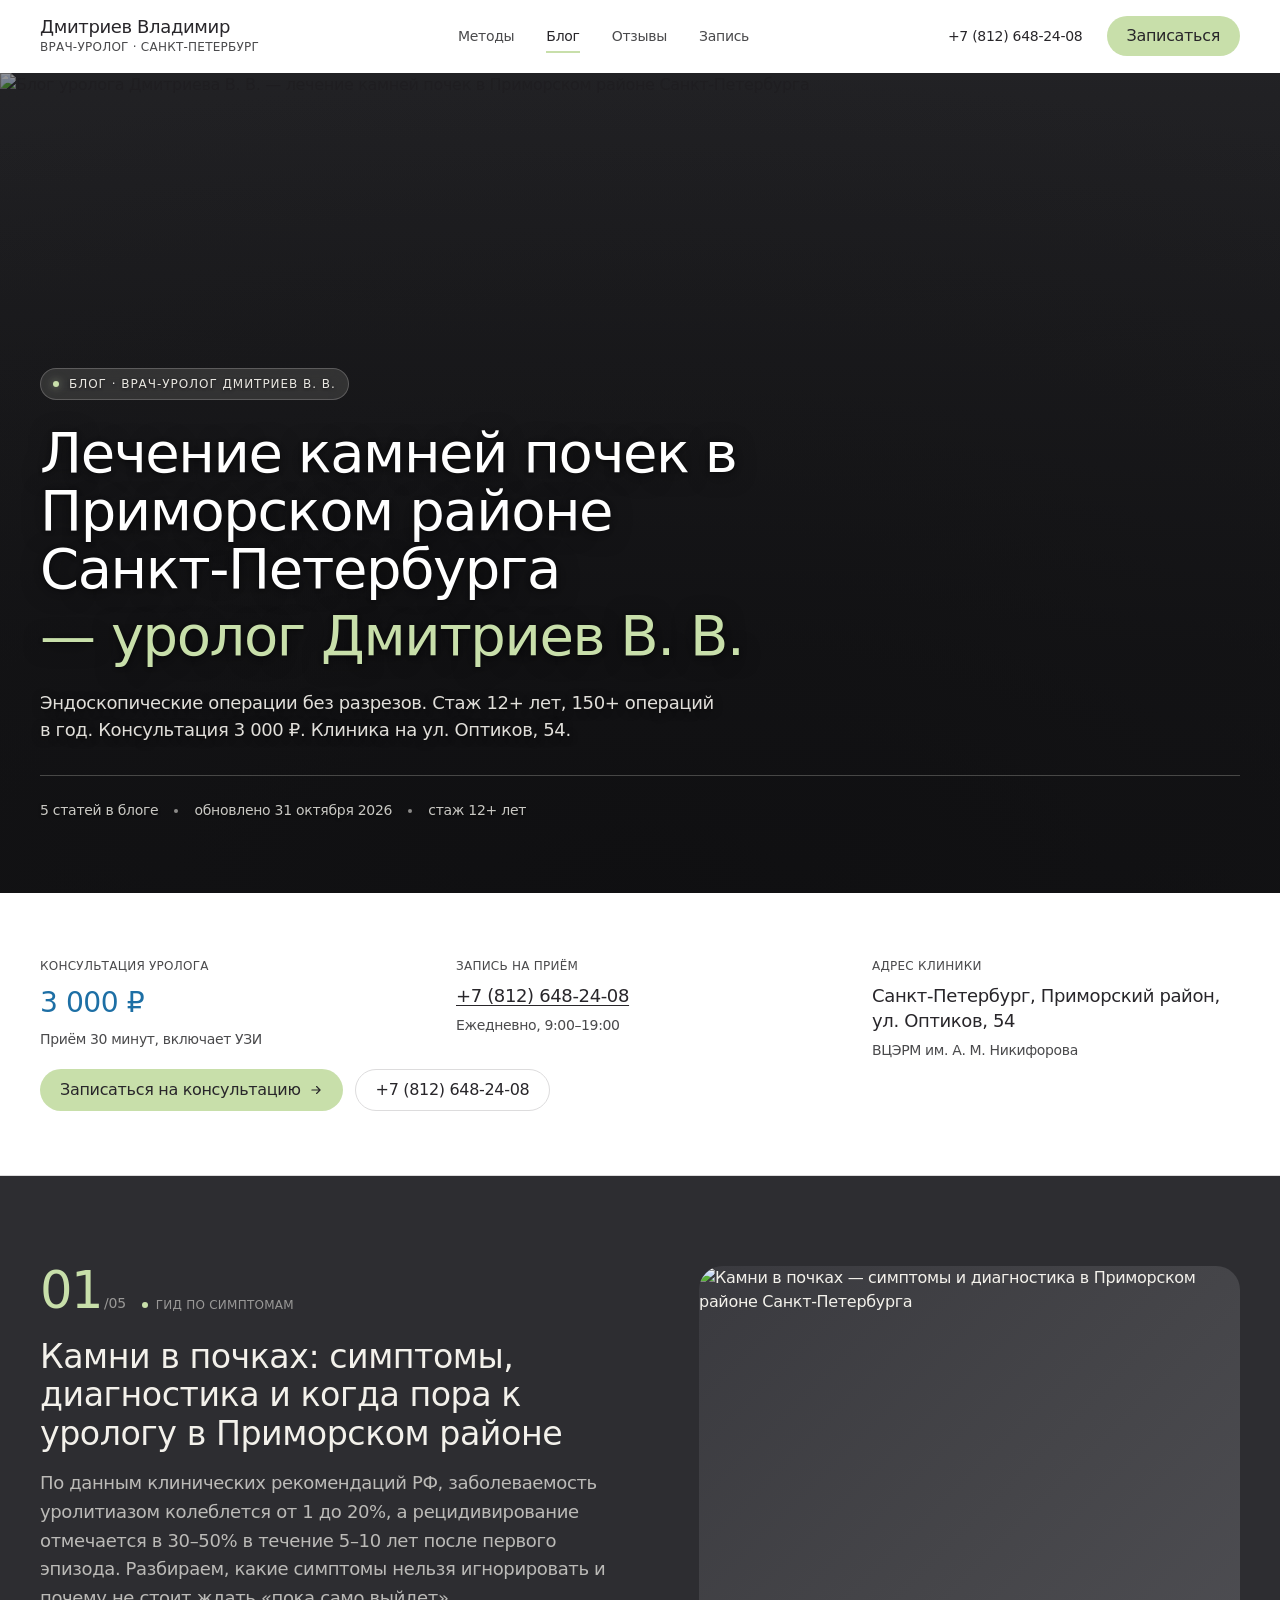
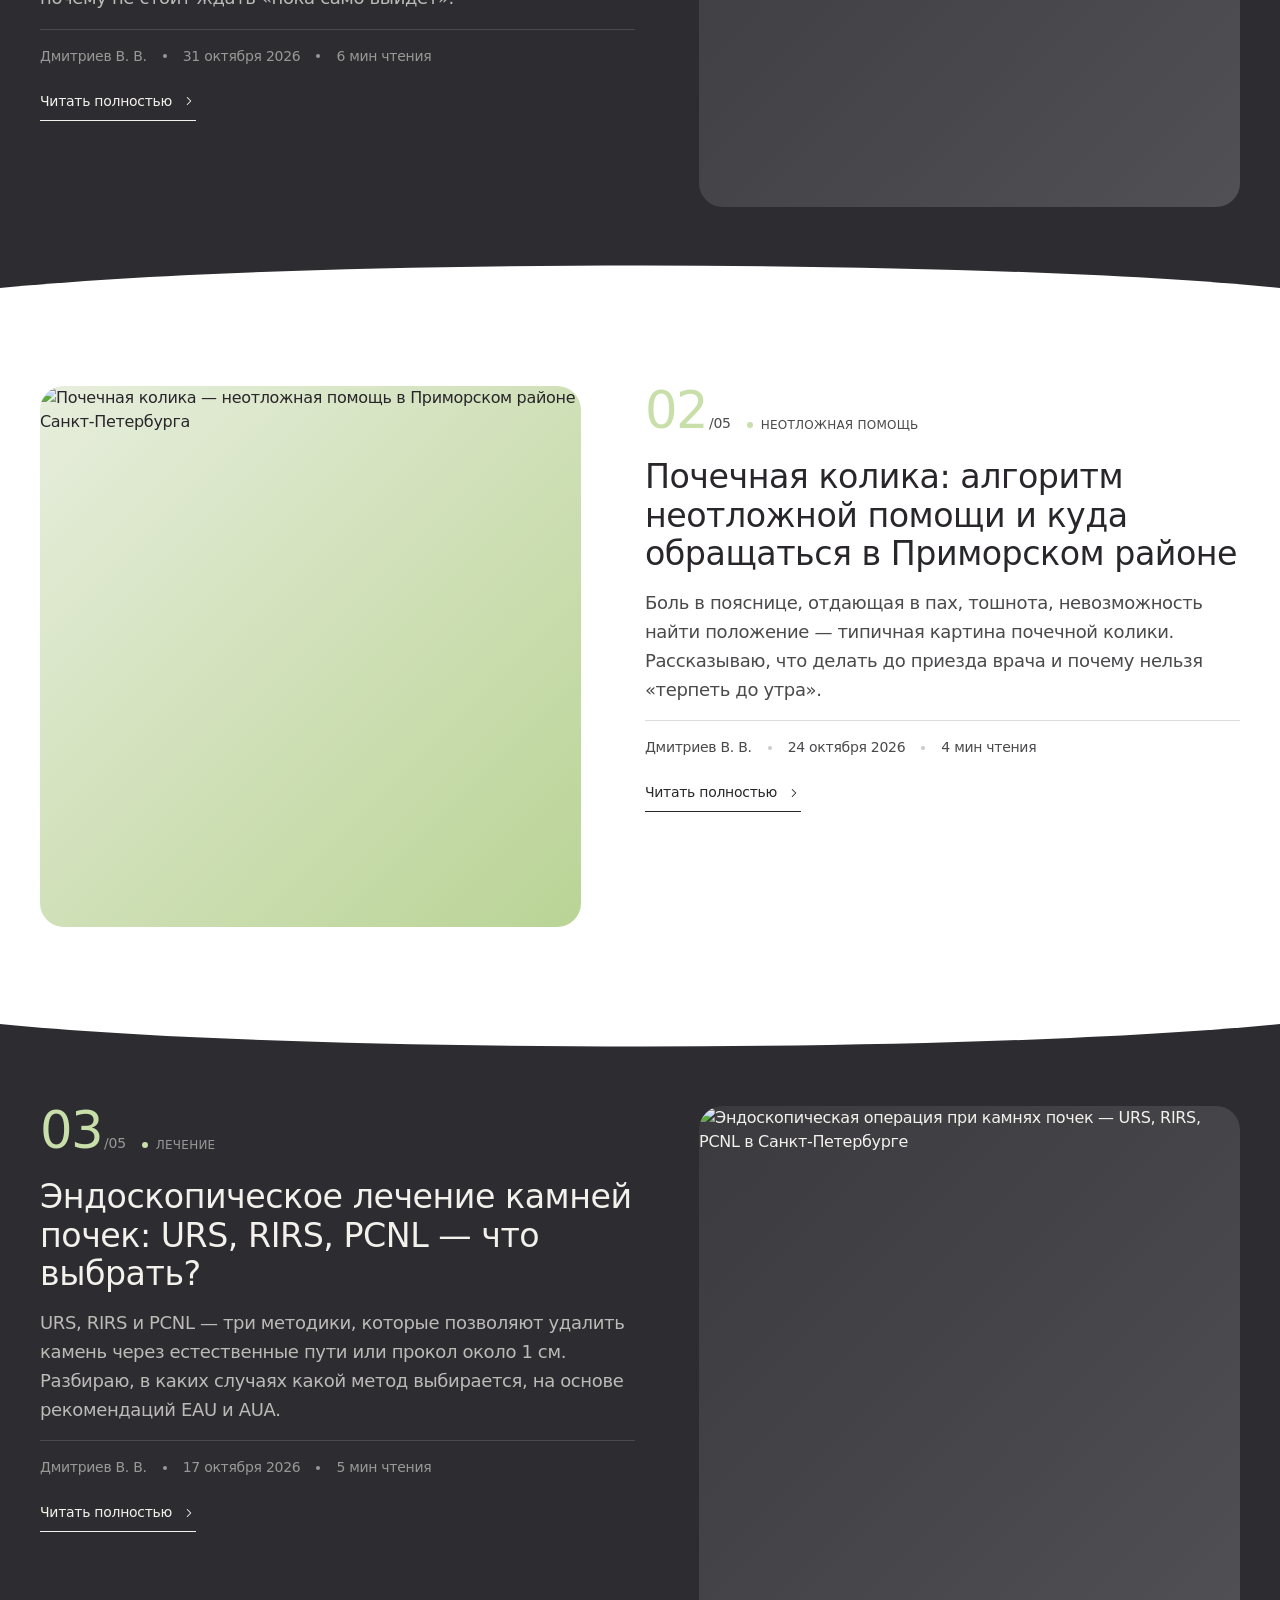
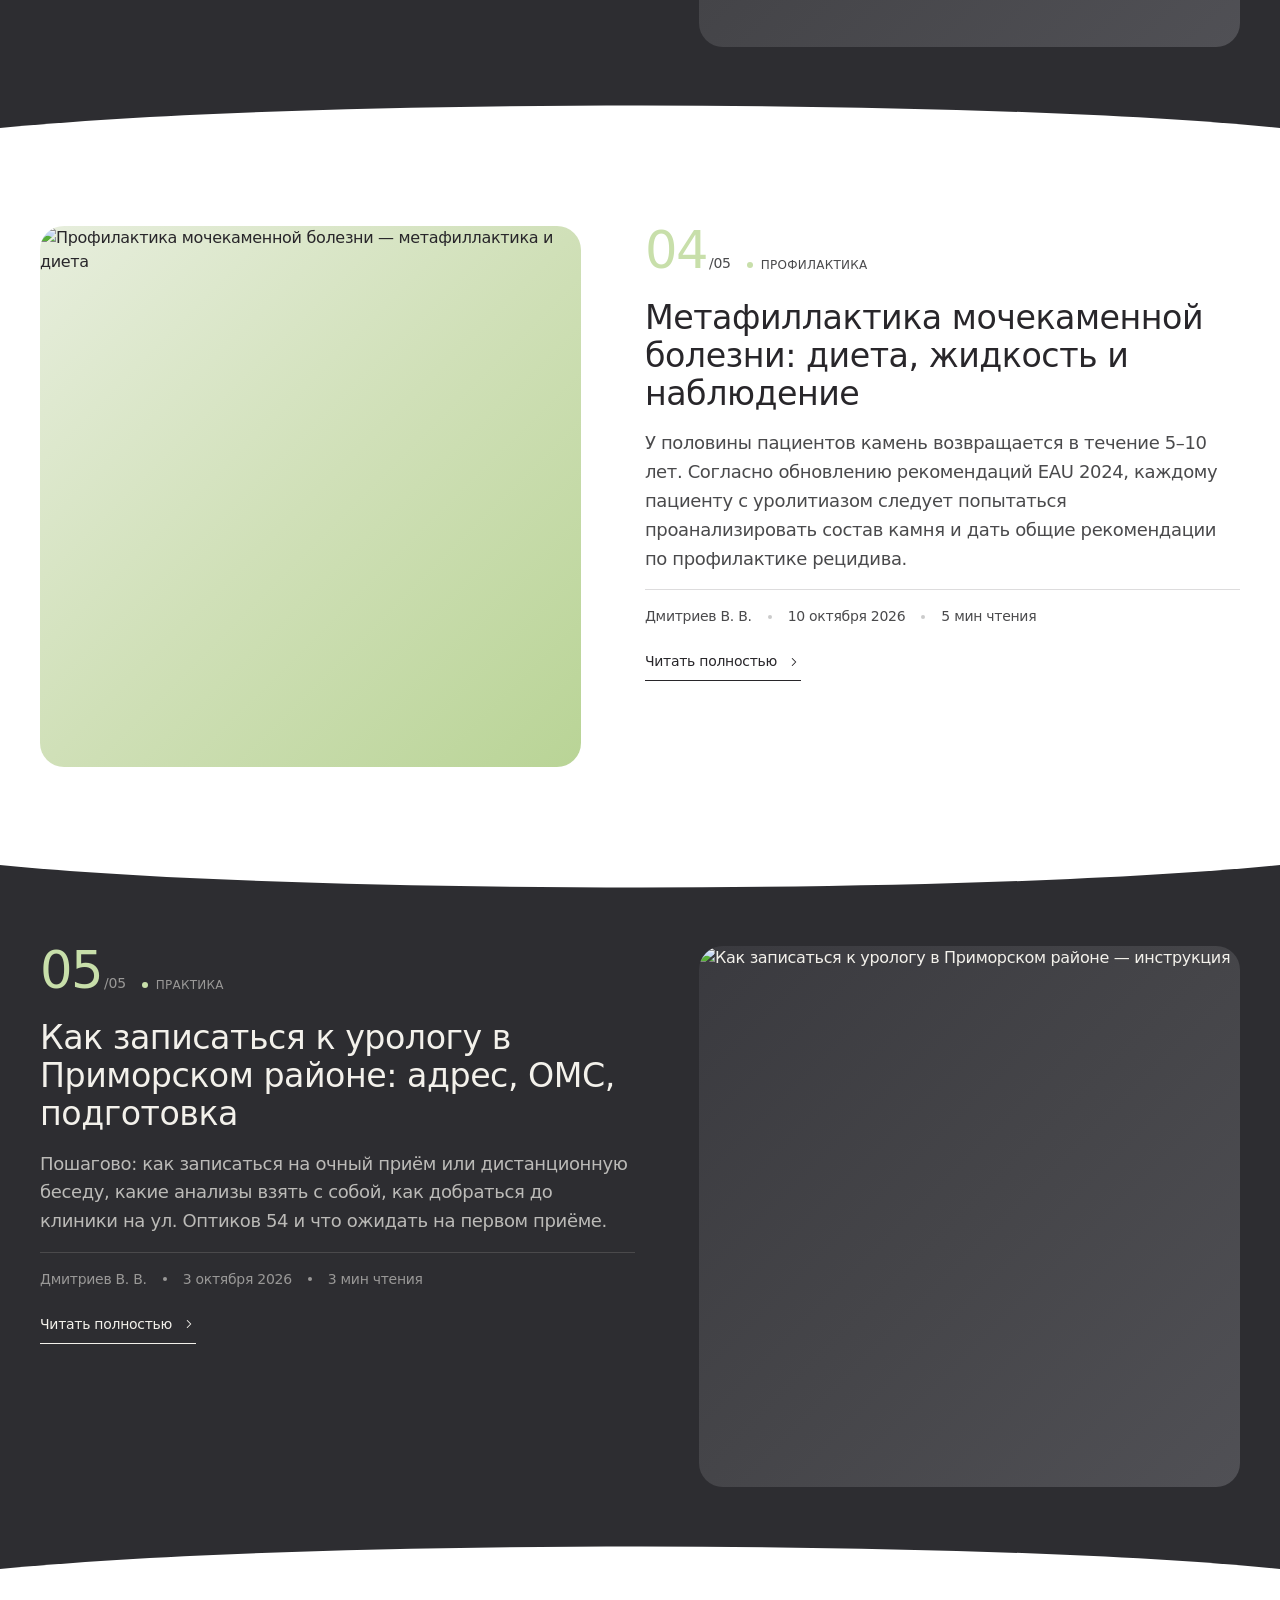
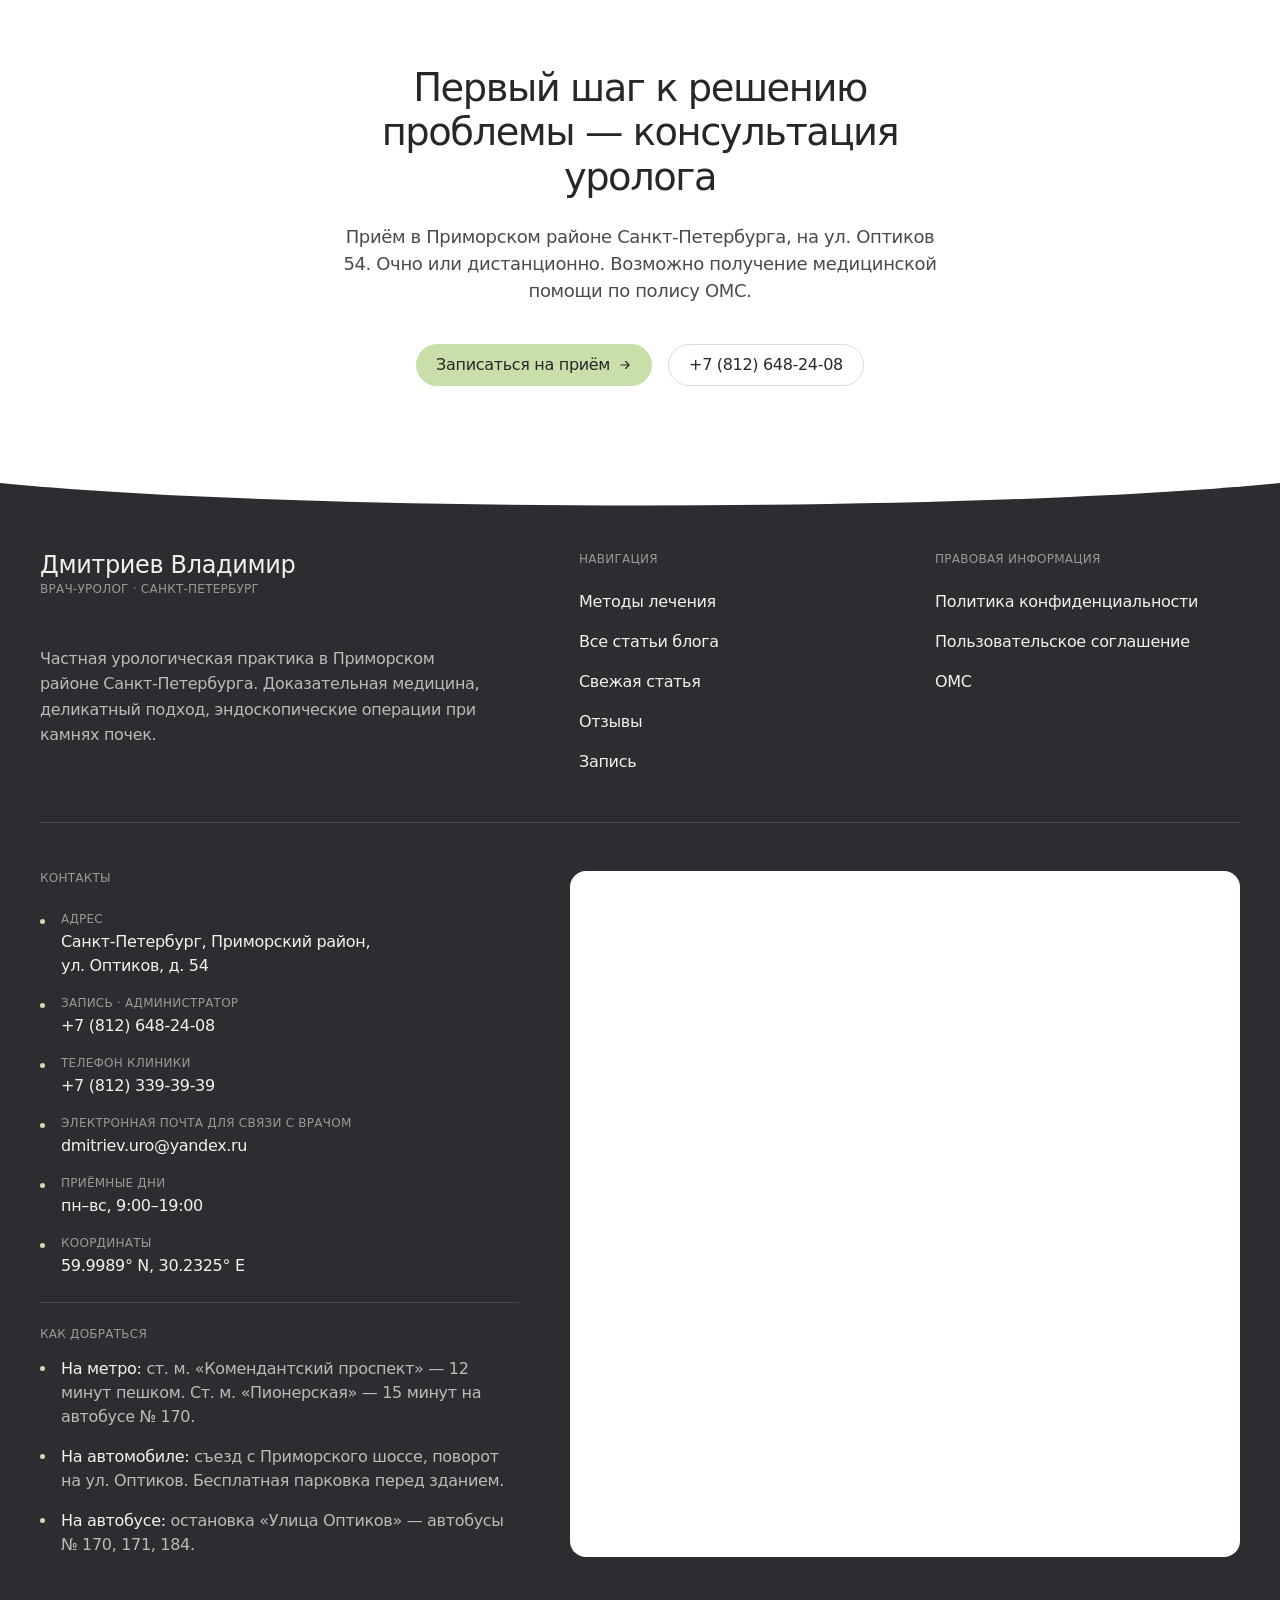
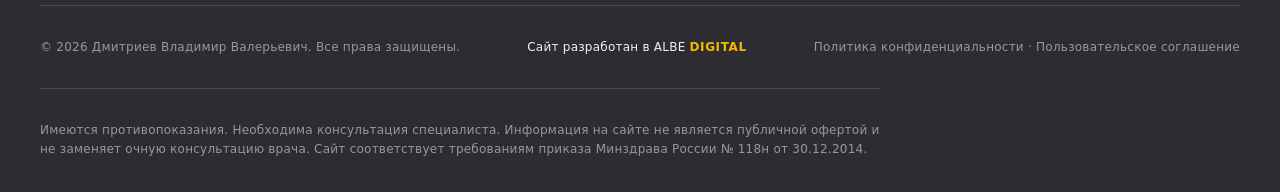
==== blog/index.html @ e50d16a6 "Rename blog.html to blog/index.html" ====
<!DOCTYPE html>
<html lang="ru">
<head>
<meta charset="UTF-8"/>
<meta name="viewport" content="width=device-width,initial-scale=1.0"/>
<title>Блог уролога Дмитриева В. В. — лечение камней почек в Приморском районе Санкт-Петербурга | Стаж 12+ лет</title>
<meta name="description" content="Блог врача-уролога Дмитриева В. В. о лечении камней почек в Приморском районе Санкт-Петербурга: симптомы, диагностика, эндоскопические операции URS, RIRS, PCNL, профилактика. Стаж 12+ лет, 150+ операций в год. Консультация 3 000 ₽. Клиника на ул. Оптиков, 54. Запись: +7 (812) 648-24-08."/>
<meta name="keywords" content="блог уролога, лечение камней почек Приморский район, уролог Приморский район, дробление камней в почках СПб, мочекаменная болезнь лечение, Дмитриев уролог, ВЦЭРМ урология, Оптиков 54, эндоскопическая операция камни почек"/>
<meta name="robots" content="index, follow, max-snippet:-1, max-image-preview:large"/>
<link rel="canonical" href="https://dmitrievuro.ru/blog.html"/>
<meta property="og:type" content="website"/>
<meta property="og:locale" content="ru_RU"/>
<meta property="og:title" content="Блог уролога Дмитриева В. В. — лечение камней почек в Приморском районе Санкт-Петербурга"/>
<meta property="og:description" content="Блог о лечении камней почек: симптомы, диагностика, эндоскопические операции без разрезов. Стаж 12+ лет. Консультация 3 000 ₽. Клиника на ул. Оптиков, 54."/>
<meta property="og:url" content="https://dmitrievuro.ru/blog.html"/>
<meta property="og:site_name" content="Врач-уролог Дмитриев Владимир Валерьевич"/>
<meta property="og:image" content="https://dmitrievuro.ru/001.webp"/>
<meta property="og:image:width" content="1200"/>
<meta property="og:image:height" content="630"/>
<meta name="twitter:card" content="summary_large_image"/>
<meta name="twitter:title" content="Блог уролога Дмитриева В. В. — лечение камней почек в Приморском районе СПб"/>
<meta name="twitter:description" content="Блог о лечении камней почек: симптомы, диагностика, эндоскопические операции. Запись: +7 (812) 648-24-08."/>
<meta name="twitter:image" content="https://dmitrievuro.ru/001.webp"/>
<meta name="geo.region" content="RU-SPE"/>
<meta name="geo.placename" content="Санкт-Петербург, Приморский район"/>
<meta name="geo.position" content="59.998900;30.232500"/>
<meta name="ICBM" content="59.998900, 30.232500"/>
<meta name="geo.country" content="RU"/>
<meta name="theme-color" content="#c8dfaa"/>
<meta name="format-detection" content="telephone=yes"/>
<link rel="icon" type="image/svg+xml" href="data:image/svg+xml,%3Csvg%20xmlns='http://www.w3.org/2000/svg'%20viewBox='0%200%2064%2064'%3E%3Crect%20width='64'%20height='64'%20rx='10'%20fill='%23c8dfaa'/%3E%3Ctext%20x='32'%20y='33'%20font-family='Geist,sans-serif'%20font-size='46'%20font-weight='600'%20fill='%23ffffff'%20text-anchor='middle'%20dominant-baseline='central'%3ED%3C/text%3E%3C/svg%3E"/>
<link rel="apple-touch-icon" href="data:image/svg+xml,%3Csvg%20xmlns='http://www.w3.org/2000/svg'%20viewBox='0%200%2064%2064'%3E%3Crect%20width='64'%20height='64'%20rx='10'%20fill='%23c8dfaa'/%3E%3Ctext%20x='32'%20y='33'%20font-family='Geist,sans-serif'%20font-size='46'%20font-weight='600'%20fill='%23ffffff'%20text-anchor='middle'%20dominant-baseline='central'%3ED%3C/text%3E%3C/svg%3E"/>
<link rel="preload" href="Geist-Regular.woff2" as="font" type="font/woff2" crossorigin/>
<link rel="preload" href="Geist-Medium.woff2" as="font" type="font/woff2" crossorigin/>
<link rel="preload" href="001.webp" as="image" fetchpriority="high"/>

<script type="application/ld+json">
{
  "@context": "https://schema.org",
  "@type": "Blog",
  "name": "Блог уролога Дмитриева В. В.",
  "description": "Блог о лечении мочекаменной болезни в Приморском районе Санкт-Петербурга. Эндоскопические операции URS, RIRS, PCNL. Врач-уролог Дмитриев В. В., стаж 12+ лет.",
  "url": "https://dmitrievuro.ru/blog.html",
  "inLanguage": "ru-RU",
  "author": {"@type": "Physician","name": "Дмитриев Владимир Валерьевич","jobTitle": "Врач-уролог","url": "https://dmitrievuro.ru/"},
  "publisher": {"@type": "Physician","name": "Дмитриев Владимир Валерьевич","url": "https://dmitrievuro.ru/"}
}
</script>

<style>
@font-face{font-family:'Geist';src:url('Geist-Regular.woff2') format('woff2');font-weight:400;font-style:normal;font-display:swap}
@font-face{font-family:'Geist';src:url('Geist-Medium.woff2') format('woff2');font-weight:500;font-style:normal;font-display:swap}
@font-face{font-family:'Geist';src:url('Geist-Bold.woff2') format('woff2');font-weight:700;font-style:normal;font-display:swap}

:root{
--parchment:#f3f1eb;--ink:#28262a;--graphite:#4a4a4c;--paper:#fff;--fog:#dddcdd;--silver:#cbcbcb;
--sky-deep:#1d6fa5;--sage:#c8dfaa;--sage-hover:#b9d496;--albe:#F5B700;
--band-bg:#2d2d31;--band-text:#f3f1eb;--band-text-muted:rgba(243,241,235,.72);--band-text-faint:rgba(243,241,235,.55);--band-line:rgba(243,241,235,.14);
--font-sans:'Geist',system-ui,-apple-system,'Segoe UI',Roboto,sans-serif;
--font-serif:'Geist',system-ui,-apple-system,'Segoe UI',Roboto,sans-serif;
--fs-caption:.75rem;--fs-sm:.875rem;--fs-body:1rem;--fs-sub:1.125rem;--fs-h-sm:1.5rem;--fs-h:2rem;--fs-h-lg:3rem;--fs-display:3.5rem;
--track-caption:.02em;--track-sm:-.28px;--track-body:-.32px;--track-sub:-.36px;--track-h-sm:-.48px;--track-h:-.64px;--track-h-lg:-1.44px;--track-display:-2.24px;
--sp-8:8px;--sp-16:16px;--sp-24:24px;--sp-32:32px;--sp-40:40px;--sp-48:48px;--sp-64:64px;--sp-80:80px;--sp-112:112px;
--edge:40px;--r-card:16px;--r-img:24px;--r-btn:100px;--r-sm:4px;
--border-fog:1px solid var(--fog);--focus-ring:2px solid var(--sage);
--tr-color:color .2s ease;--tr-bg-color:background .2s ease,color .2s ease;
--pad-card:clamp(24px,3vw,32px);--pad-card-lg:clamp(24px,3vw,40px);
}
@media (max-width:560px){:root{--edge:18px}}

html{scrollbar-width:thin;scrollbar-color:var(--sage) transparent}
::-webkit-scrollbar{width:8px;height:8px}
::-webkit-scrollbar-track{background:transparent}
::-webkit-scrollbar-thumb{background:var(--sage);border-radius:100px;border:2px solid transparent;background-clip:padding-box}
::-webkit-scrollbar-thumb:hover{background:var(--sage-hover);background-clip:padding-box}
::-webkit-scrollbar-corner{background:transparent}

*,*::before,*::after{box-sizing:border-box;margin:0;padding:0}
html{-webkit-text-size-adjust:100%;scroll-behavior:smooth;font-size:16px}
body{font-family:var(--font-sans);font-size:var(--fs-body);line-height:1.5;letter-spacing:var(--track-body);color:var(--ink);background:var(--paper);-webkit-font-smoothing:antialiased;-moz-osx-font-smoothing:grayscale;overflow-x:hidden}
img{max-width:100%;display:block}
a{color:inherit;text-decoration:none}
button{font:inherit;cursor:pointer;border:none;background:none;color:inherit}
ul{list-style:none}
::selection{background:var(--sage);color:var(--ink)}

h1,h2,h3,h4{font-weight:400;color:var(--ink);line-height:1.2}
h1{font-size:clamp(2.4rem,5.5vw,var(--fs-display));letter-spacing:var(--track-display);line-height:1}
h2{font-family:var(--font-serif);font-size:clamp(1.8rem,3.5vw,var(--fs-h-lg));letter-spacing:var(--track-h-lg);line-height:1.15}
.hl{color:var(--sky-deep)}
.caption{font-size:var(--fs-caption);letter-spacing:var(--track-caption);line-height:1.2;text-transform:uppercase;color:var(--graphite)}
.wrap{width:100%;margin:0 auto;padding-inline:var(--edge)}
.section{padding-block:clamp(56px,7vw,var(--sp-112));scroll-margin-top:80px}

.band{
  background-color:var(--band-bg);
  background-image:
    url("data:image/svg+xml;utf8,<svg xmlns='http://www.w3.org/2000/svg' viewBox='0 0 1440 40' preserveAspectRatio='none'><path d='M0,0 L1440,0 L1440,8 C1100,38 340,38 0,8 Z' fill='%23ffffff'/></svg>"),
    url("data:image/svg+xml;utf8,<svg xmlns='http://www.w3.org/2000/svg' viewBox='0 0 1440 40' preserveAspectRatio='none'><path d='M0,40 L1440,40 L1440,32 C1100,2 340,2 0,32 Z' fill='%23ffffff'/></svg>");
  background-position:top left,bottom left;
  background-repeat:no-repeat;
  background-size:100% 40px;
  color:var(--band-text)
}
.band--bottom-only{
  background-image:url("data:image/svg+xml;utf8,<svg xmlns='http://www.w3.org/2000/svg' viewBox='0 0 1440 40' preserveAspectRatio='none'><path d='M0,40 L1440,40 L1440,32 C1100,2 340,2 0,32 Z' fill='%23ffffff'/></svg>");
  background-position:bottom left
}
.band--top-only{
  background-image:url("data:image/svg+xml;utf8,<svg xmlns='http://www.w3.org/2000/svg' viewBox='0 0 1440 40' preserveAspectRatio='none'><path d='M0,0 L1440,0 L1440,8 C1100,38 340,38 0,8 Z' fill='%23ffffff'/></svg>");
  background-position:top left
}
@media (max-width:700px){.band,.band--bottom-only,.band--top-only{background-size:100% 26px}}
@media (max-width:480px){.band,.band--bottom-only,.band--top-only{background-size:100% 20px}}
.band h1,.band h2,.band h3,.band h4{color:var(--band-text)}
.band .caption{color:var(--band-text-faint)}

.btn{display:inline-flex;align-items:center;gap:var(--sp-8);padding:12px 20px;font-family:var(--font-sans);font-size:var(--fs-body);font-weight:500;letter-spacing:var(--track-body);border-radius:var(--r-btn);transition:background .25s ease,transform .2s ease,border-color .25s ease,color .25s ease;white-space:nowrap;line-height:1}
.btn-sage{background:var(--sage);color:var(--ink)}
.btn-sage:hover{background:var(--sage-hover);transform:translateY(-1px)}
.btn-ghost{color:var(--ink);padding:12px 20px;border:var(--border-fog);background:transparent}
.btn-ghost:hover{color:var(--ink);border-color:var(--ink);background:var(--parchment);transform:translateY(-1px)}
.band .btn-ghost{color:var(--band-text);border-color:var(--band-line)}
.band .btn-ghost:hover{color:var(--band-text);border-color:var(--band-text);background:rgba(243,241,235,.08)}

.nav{position:sticky;top:0;z-index:100;background:var(--paper);padding-block:var(--sp-16);border-bottom:1px solid transparent;transition:border-color .3s ease}
.nav-inner{display:flex;align-items:center;justify-content:space-between;gap:var(--sp-24)}
.nav-brand{font-size:1.125rem;font-weight:500;letter-spacing:var(--track-sub);color:var(--ink);line-height:1.1;display:inline-block}
.nav-brand>span{display:block;font-size:var(--fs-caption);font-weight:400;letter-spacing:var(--track-caption);text-transform:uppercase;color:var(--graphite);margin-top:3px;line-height:1.35}
.nav-brand-role,.nav-brand-city{display:inline}
.nav-brand-city::before{content:" · "}
.nav-links{display:flex;align-items:center;gap:var(--sp-32)}
.nav-links a{font-size:var(--fs-sm);letter-spacing:var(--track-sm);color:var(--graphite);transition:var(--tr-color);position:relative}
.nav-links a:hover{color:var(--ink)}
.nav-links a.is-active{color:var(--ink)}
.nav-links a.is-active::after{content:"";position:absolute;left:0;right:0;bottom:-6px;height:2px;background:var(--sage)}
.nav-right{display:flex;align-items:center;gap:var(--sp-24)}
.nav-phone{font-size:var(--fs-sm);letter-spacing:var(--track-sm);font-weight:500;color:var(--ink)}
.nav-phone:hover{color:var(--graphite)}
.nav-burger{display:none;width:40px;height:40px;border-radius:var(--r-sm);border:var(--border-fog);place-items:center}
.nav-burger span{display:block;width:16px;height:1.5px;background:var(--ink);position:relative}
.nav-burger span::before,.nav-burger span::after{content:"";position:absolute;left:0;width:16px;height:1.5px;background:var(--ink)}
.nav-burger span::before{top:-5px}
.nav-burger span::after{top:5px}
.nav-mobile{display:none;overflow:hidden;max-height:0;transition:max-height .4s cubic-bezier(.3,.8,.3,1)}
.nav-mobile.open{max-height:500px}
.nav-mobile ul{padding:var(--sp-16) 0 var(--sp-24)}
.nav-mobile li{border-bottom:var(--border-fog)}
.nav-mobile a{display:block;padding:var(--sp-16) 0;font-size:var(--fs-sub);letter-spacing:var(--track-sub);color:var(--ink)}
@media (max-width:900px){.nav-links,.nav-phone{display:none}.nav-burger{display:grid}.nav-mobile{display:block}}
@media (max-width:560px){.nav{padding-block:10px}.nav-inner{gap:var(--sp-16)}.nav .nav-brand{font-size:1rem}.nav .nav-brand>span{font-size:.625rem;letter-spacing:.05em}.nav .nav-brand-role,.nav .nav-brand-city{display:block}.nav .nav-brand-city{margin-top:1px}.nav .nav-brand-city::before{content:none}.nav-right{gap:10px}.nav-right .btn-sage{padding:7px 14px;font-size:var(--fs-sm)}.nav-burger{width:36px;height:36px}}

.blog-hero{
  position:relative;
  display:flex;
  min-height:calc(100vh - 80px);
  min-height:calc(100svh - 80px);
  overflow:hidden;
  isolation:isolate;
  background:var(--band-bg);
}
.blog-hero__bg{position:absolute;inset:0;width:100%;height:100%;object-fit:cover;z-index:0}
.blog-hero__overlay{
  position:relative;
  z-index:1;
  display:flex;
  flex-direction:column;
  justify-content:flex-end;
  width:100%;
  padding-bottom:clamp(48px,8vh,96px);
  padding-top:clamp(100px,15vh,180px);
  background:
    radial-gradient(140% 100% at 50% 100%, rgba(15,15,17,.92) 0%, rgba(15,15,17,.35) 60%, rgba(15,15,17,.05) 100%),
    linear-gradient(180deg, rgba(20,20,22,.42) 0%, rgba(20,20,22,.68) 35%, rgba(20,20,22,.90) 70%, rgba(20,20,22,.97) 100%);
  color:var(--paper);
}

.blog-hero__eyebrow{
  display:inline-flex;
  align-items:center;
  gap:10px;
  font-size:var(--fs-caption);
  letter-spacing:.08em;
  text-transform:uppercase;
  color:rgba(243,241,235,.95);
  margin-bottom:var(--sp-24);
  text-shadow:0 1px 3px rgba(0,0,0,.55);
  padding:6px 12px;
  border-radius:100px;
  background:rgba(243,241,235,.12);
  backdrop-filter:blur(8px);
  -webkit-backdrop-filter:blur(8px);
  border:1px solid rgba(243,241,235,.22);
  font-weight:500;
}
.blog-hero__eyebrow::before{content:"";width:6px;height:6px;border-radius:50%;background:var(--sage);flex-shrink:0;box-shadow:0 0 8px rgba(200,223,170,.6)}

/* ===== H1 — 4 ЯВНЫЕ СТРОКИ ===== */
.blog-hero__title{
  color:var(--paper);
  margin-bottom:var(--sp-24);
  line-height:1.04;
  letter-spacing:var(--track-h-lg);
  text-shadow:0 3px 20px rgba(0,0,0,.55), 0 1px 4px rgba(0,0,0,.4);
  max-width:min(100%, 960px);
  overflow-wrap:break-word;
  hyphens:none;
}
.blog-hero__title-line{
  display:block;
  white-space:nowrap;
}
.blog-hero__title-line--accent{
  color:var(--sage);
  margin-top:.15em;
}

.blog-hero__lead{
  font-size:var(--fs-sub);
  line-height:1.5;
  letter-spacing:var(--track-sub);
  color:rgba(243,241,235,.92);
  max-width:60ch;
  margin-bottom:var(--sp-32);
  text-shadow:0 2px 8px rgba(0,0,0,.5);
}
.blog-hero__meta{
  display:flex;
  align-items:center;
  gap:var(--sp-16);
  flex-wrap:wrap;
  font-size:var(--fs-sm);
  color:rgba(243,241,235,.82);
  letter-spacing:var(--track-sm);
  padding-top:var(--sp-24);
  border-top:1px solid rgba(243,241,235,.24);
  text-shadow:0 1px 3px rgba(0,0,0,.55);
}
.blog-hero__meta-dot{width:4px;height:4px;border-radius:50%;background:rgba(243,241,235,.55);flex-shrink:0}

@media (max-width:1024px){
  .blog-hero__title{max-width:100%;font-size:clamp(2rem,5.5vw,2.75rem)}
  .blog-hero__title-line{white-space:normal}
}
@media (max-width:560px){
  .blog-hero{min-height:calc(100vh - 60px);min-height:calc(100svh - 60px)}
  .blog-hero__overlay{padding-top:clamp(80px,18vh,140px);padding-bottom:clamp(32px,6vh,56px)}
  .blog-hero__title{font-size:clamp(1.75rem,7vw,2.25rem);line-height:1.1;letter-spacing:-.02em;max-width:none}
  .blog-hero__lead{font-size:1rem;line-height:1.55}
  .blog-hero__meta{gap:10px;font-size:.75rem;padding-top:var(--sp-16)}
}

.commercial-block{
  background:var(--paper);
  padding-block:clamp(40px,6vw,64px);
  border-bottom:1px solid var(--fog);
}
.commercial-inner{
  display:grid;
  grid-template-columns:repeat(3,minmax(0,1fr));
  gap:clamp(24px,4vw,48px);
  align-items:start;
}
.commercial-item{display:grid;gap:var(--sp-8)}
.commercial-item dt{font-size:var(--fs-caption);letter-spacing:var(--track-caption);text-transform:uppercase;color:var(--graphite);font-weight:500}
.commercial-item dd{font-size:var(--fs-sub);letter-spacing:var(--track-sub);color:var(--ink);line-height:1.4}
.commercial-item .price{font-family:var(--font-serif);font-size:clamp(1.5rem,2.2vw,1.875rem);font-weight:500;color:var(--sky-deep);letter-spacing:var(--track-h-sm)}
.commercial-item .note{font-size:var(--fs-sm);color:var(--graphite)}
.commercial-actions{display:flex;flex-wrap:wrap;gap:12px;margin-top:var(--sp-8)}
@media (max-width:800px){.commercial-inner{grid-template-columns:1fr;gap:var(--sp-24)}}

.post-block{padding-block:clamp(56px,7vw,112px);position:relative}
.post-block--light{background:var(--paper)}
.post-block--dark{background-color:var(--band-bg);color:var(--band-text)}
.post-block--dark .post-block__title{color:var(--band-text)}
.post-block--dark .post-block__excerpt{color:var(--band-text-muted)}

.post-block__inner{display:grid;grid-template-columns:minmax(0,1.1fr) minmax(0,1fr);gap:clamp(32px,5vw,80px);align-items:start}
.post-block--reverse .post-block__inner{grid-template-columns:minmax(0,1fr) minmax(0,1.1fr)}
.post-block--reverse .post-block__content{order:2}
.post-block--reverse .post-block__media{order:1}

.post-block__content{display:flex;flex-direction:column;min-width:0}
.post-block__top{display:flex;align-items:baseline;gap:var(--sp-16);flex-wrap:wrap;margin-bottom:var(--sp-24)}
.post-block__num{display:inline-flex;align-items:baseline;gap:2px;font-variant-numeric:tabular-nums;line-height:1}
.post-block__num-current{font-family:var(--font-serif);font-size:clamp(2.25rem,4vw,3.25rem);font-weight:500;color:var(--sage);letter-spacing:-.03em;line-height:.95}
.post-block__num-total{font-size:var(--fs-sm);color:var(--graphite);font-weight:400;letter-spacing:var(--track-sm)}
.post-block--dark .post-block__num-total{color:var(--band-text-faint)}
.post-block__tag{display:inline-flex;align-items:center;gap:8px;font-size:var(--fs-caption);letter-spacing:var(--track-caption);text-transform:uppercase;color:var(--graphite);font-weight:500}
.post-block__tag::before{content:"";width:6px;height:6px;border-radius:50%;background:var(--sage);flex-shrink:0}
.post-block--dark .post-block__tag{color:var(--band-text-faint)}

.post-block__title{font-family:var(--font-serif);font-size:clamp(1.5rem,2.6vw,2.25rem);font-weight:500;letter-spacing:var(--track-h-sm);line-height:1.15;color:var(--ink);margin-bottom:var(--sp-16)}
.post-block__excerpt{font-size:var(--fs-sub);line-height:1.6;letter-spacing:var(--track-sub);color:var(--graphite);margin-bottom:var(--sp-16)}

.post-block__more{max-height:0;overflow:hidden;opacity:0;transition:max-height .5s ease,opacity .3s ease,margin .3s ease}
.post-block__more.is-open{max-height:5000px;opacity:1;margin-bottom:var(--sp-16)}
.post-block__more-inner{display:grid;gap:var(--sp-16);font-size:var(--fs-body);line-height:1.65;color:var(--graphite)}
.post-block--dark .post-block__more-inner{color:var(--band-text-muted)}
.post-block__more-inner p{color:inherit}
.post-block__more-inner h4{font-family:var(--font-serif);font-size:1.125rem;font-weight:500;color:var(--ink);margin-top:var(--sp-8)}
.post-block--dark .post-block__more-inner h4{color:var(--band-text)}
.post-block__more-inner ul{list-style:disc;padding-left:22px;display:grid;gap:8px}
.post-block__more-inner li{line-height:1.6;color:inherit}
.post-block__more-inner strong{color:var(--ink);font-weight:500}
.post-block--dark .post-block__more-inner strong{color:var(--band-text)}
.post-block__more-inner a{color:var(--ink);text-decoration:underline;text-underline-offset:3px}
.post-block--dark .post-block__more-inner a{color:var(--band-text)}

.post-block__callout{padding:var(--sp-16) var(--sp-24);border-left:3px solid var(--sage);border-radius:0 var(--r-sm) var(--r-sm) 0;background:#f7faf3;font-size:var(--fs-body);line-height:1.6;color:var(--ink)}
.post-block--dark .post-block__callout{background:rgba(200,223,170,.08);color:var(--band-text)}
.post-block__callout strong{color:var(--ink)}
.post-block--dark .post-block__callout strong{color:var(--band-text)}

.post-block__meta{display:flex;align-items:center;gap:var(--sp-16);flex-wrap:wrap;font-size:var(--fs-sm);color:var(--graphite);letter-spacing:var(--track-sm);padding-top:var(--sp-16);border-top:1px solid var(--fog);margin-bottom:var(--sp-16)}
.post-block--dark .post-block__meta{color:var(--band-text-faint);border-top-color:var(--band-line)}
.post-block__meta-dot{width:4px;height:4px;border-radius:50%;background:var(--silver)}
.post-block--dark .post-block__meta-dot{background:var(--band-text-faint)}

.post-block__toggle{display:inline-flex;align-items:center;gap:10px;align-self:flex-start;font-family:var(--font-sans);font-size:var(--fs-sm);font-weight:500;letter-spacing:var(--track-sm);color:var(--ink);padding:8px 0;border-bottom:1px solid var(--ink);transition:color .2s ease,border-color .2s ease,gap .25s ease;background:none;cursor:pointer}
.post-block__toggle:hover{color:var(--sky-deep);border-bottom-color:var(--sky-deep);gap:14px}
.post-block--dark .post-block__toggle{color:var(--band-text);border-bottom-color:var(--band-text)}
.post-block--dark .post-block__toggle:hover{color:var(--sage);border-bottom-color:var(--sage)}
.post-block__toggle:focus-visible{outline:var(--focus-ring);outline-offset:4px}
.post-block__toggle svg{transition:transform .3s ease}
.post-block__toggle[aria-expanded="true"] svg{transform:rotate(90deg)}

.post-block__media{
  position:relative;width:100%;align-self:start;border-radius:var(--r-img);overflow:hidden;
  background:linear-gradient(135deg,#e7eedd 0%,#d0e0b8 50%,#b9d496 100%);
  height:0;padding-bottom:100%;
}
.post-block--dark .post-block__media{background:linear-gradient(135deg,#3a3a3f 0%,#454549 50%,#505055 100%)}
.post-block__media img{position:absolute;inset:0;width:100%;height:100%;object-fit:cover;transition:transform .7s cubic-bezier(.3,.8,.3,1)}
.post-block:hover .post-block__media img{transform:scale(1.03)}

@media (max-width:900px){
  .post-block__inner,.post-block--reverse .post-block__inner{grid-template-columns:1fr !important;gap:var(--sp-32)}
  .post-block__content,.post-block--reverse .post-block__content{order:1 !important}
  .post-block__media,.post-block--reverse .post-block__media{order:2 !important;max-width:420px;margin-inline:auto;width:100%}
}

.blog-cta{padding-block:clamp(56px,7vw,var(--sp-112));background:var(--paper)}
.blog-cta__inner{display:grid;gap:var(--sp-24);text-align:center;max-width:720px;margin:0 auto}
.blog-cta__title{font-family:var(--font-serif);font-size:clamp(1.6rem,3vw,2.4rem);letter-spacing:var(--track-h-lg);line-height:1.15;color:var(--ink);max-width:22ch;margin:0 auto}
.blog-cta__text{font-size:var(--fs-sub);letter-spacing:var(--track-sub);color:var(--graphite);line-height:1.5;max-width:52ch;margin:0 auto}
.blog-cta__actions{display:flex;flex-wrap:wrap;gap:16px;justify-content:center;margin-top:var(--sp-16)}

.footer{padding-top:clamp(48px,6vw,80px);padding-bottom:var(--sp-32)}
.footer-grid{display:grid;grid-template-columns:minmax(0,1.6fr) repeat(2,minmax(0,1fr));gap:clamp(32px,4vw,64px);padding-bottom:var(--sp-48);border-bottom:var(--border-fog)}
.footer-brand .nav-brand{font-size:1.5rem}
.footer-brand .nav-brand span{margin-bottom:var(--sp-24)}
.footer-about{font-size:var(--fs-body);letter-spacing:var(--track-body);line-height:1.6;color:var(--graphite);max-width:44ch;margin-top:var(--sp-24)}
.footer-col h3{font-size:var(--fs-caption);letter-spacing:var(--track-caption);text-transform:uppercase;color:var(--graphite);margin-bottom:var(--sp-24);font-weight:500}
.footer-col ul{display:grid;gap:var(--sp-16)}
.footer-col a{font-size:var(--fs-body);letter-spacing:var(--track-body);color:var(--ink);transition:var(--tr-color)}
.footer-col a:hover{color:var(--graphite)}
.footer-contacts-map{display:grid;grid-template-columns:minmax(0,1fr) minmax(0,1.4fr);gap:clamp(32px,4vw,64px);padding-block:var(--sp-48);border-bottom:var(--border-fog);align-items:start}
.footer-contact{display:flex;gap:var(--sp-16);align-items:flex-start;margin-bottom:var(--sp-16);font-size:var(--fs-body);letter-spacing:var(--track-body);line-height:1.5;color:var(--ink)}
.footer-contact:last-child{margin-bottom:0}
.footer-contact .lbl{display:block;font-size:var(--fs-caption);letter-spacing:var(--track-caption);text-transform:uppercase;color:var(--graphite);margin-bottom:2px}
.footer-contact::before,.footer-directions li::before{content:"";width:5px;height:5px;background:var(--sage);border-radius:50%;flex-shrink:0;margin-top:9px}
.footer-directions{margin-top:var(--sp-24);padding-top:var(--sp-24);border-top:var(--border-fog)}
.footer-directions h4{font-family:var(--font-sans);font-size:var(--fs-caption);font-weight:500;letter-spacing:var(--track-caption);text-transform:uppercase;color:var(--graphite);margin-bottom:var(--sp-16)}
.footer-directions ul{display:grid;gap:var(--sp-16)}
.footer-directions li{display:flex;gap:var(--sp-16);font-size:var(--fs-body);letter-spacing:var(--track-body);line-height:1.5;color:var(--graphite)}
.footer-directions strong{color:var(--ink);font-weight:500}
.footer-map{position:relative;border-radius:var(--r-card);overflow:hidden;border:var(--border-fog);background:var(--paper);min-height:380px;height:100%;line-height:0}
.footer-map iframe{position:absolute;inset:0;width:100%;height:100%;border:0;filter:saturate(.95) contrast(1.01)}
.footer-bottom{display:flex;justify-content:space-between;align-items:center;gap:var(--sp-24);flex-wrap:wrap;padding-top:var(--sp-32);font-size:var(--fs-caption);letter-spacing:var(--track-caption);color:var(--graphite)}
.footer-bottom a{transition:var(--tr-color)}
.footer-bottom a:hover{color:var(--ink)}
.footer-credit{display:inline-flex;align-items:center;gap:4px;font-size:var(--fs-caption);letter-spacing:var(--track-caption);color:var(--ink);transition:var(--tr-color)}
.footer-credit .albe-digital{font-weight:600;color:var(--albe);letter-spacing:.05em;transition:filter .2s ease}
.footer-credit:hover .albe-digital{filter:brightness(1.08)}
.footer-legal{margin-top:var(--sp-32);padding-top:var(--sp-32);border-top:var(--border-fog);font-size:var(--fs-caption);letter-spacing:var(--track-caption);line-height:1.6;color:var(--graphite);max-width:110ch}
@media (max-width:900px){.footer-grid{grid-template-columns:1fr 1fr;gap:var(--sp-40)}.footer-brand{grid-column:span 2}.footer-contacts-map{grid-template-columns:1fr}.footer-map{min-height:320px}}
@media (max-width:560px){.footer-grid{grid-template-columns:1fr}.footer-brand{grid-column:auto}}

.band .footer-grid{border-bottom-color:var(--band-line)}
.band .footer-brand .nav-brand{color:var(--band-text)}
.band .footer-brand .nav-brand>span{color:var(--band-text-faint)}
.band .footer-about{color:var(--band-text-muted)}
.band .footer-col h3{color:var(--band-text-faint)}
.band .footer-col a{color:var(--band-text)}
.band .footer-col a:hover{color:var(--band-text-muted)}
.band .footer-contacts-map{border-bottom-color:var(--band-line)}
.band .footer-contact{color:var(--band-text)}
.band .footer-contact .lbl{color:var(--band-text-faint)}
.band .footer-contact a{color:var(--band-text)}
.band .footer-contact a:hover{color:var(--band-text-muted)}
.band .footer-directions{border-top-color:var(--band-line)}
.band .footer-directions h4{color:var(--band-text-faint)}
.band .footer-directions li{color:var(--band-text-muted)}
.band .footer-directions strong{color:var(--band-text)}
.band .footer-bottom{color:var(--band-text-faint)}
.band .footer-bottom a:hover{color:var(--band-text)}
.band .footer-credit{color:var(--band-text)}
.band .footer-legal{border-top-color:var(--band-line);color:var(--band-text-faint)}
.band .footer-map{border-color:var(--band-line)}

@media (prefers-reduced-motion:no-preference){
.reveal{opacity:0;transform:translateY(16px);transition:opacity .8s cubic-bezier(.2,.7,.2,1),transform .8s cubic-bezier(.2,.7,.2,1)}
.reveal.is-visible{opacity:1;transform:none}
}
</style>
</head>
<body>

<svg width="0" height="0" aria-hidden="true" focusable="false" style="position:absolute;left:-9999px"><defs>
<symbol id="i-arrow-right" viewBox="0 0 24 24" fill="none" stroke="currentColor" stroke-width="2" stroke-linecap="round" stroke-linejoin="round"><path d="M5 12h14M13 6l6 6-6 6"/></symbol>
<symbol id="i-arrow-right-thin" viewBox="0 0 24 24" fill="none" stroke="currentColor" stroke-width="1.8" stroke-linecap="round" stroke-linejoin="round"><path d="M9 6l6 6-6 6"/></symbol>
</defs></svg>

<header class="nav" id="siteNav">
  <div class="wrap nav-inner">
    <a href="index.html" class="nav-brand" aria-label="Дмитриев Владимир Валерьевич — врач-уролог, Санкт-Петербург">
      Дмитриев Владимир
      <span class="nav-brand-meta"><span class="nav-brand-role">врач-уролог</span><span class="nav-brand-city">Санкт-Петербург</span></span>
    </a>
    <nav class="nav-links" aria-label="Основная навигация">
      <a href="index.html#methods">Методы</a>
      <a href="blog.html" class="is-active" aria-current="page">Блог</a>
      <a href="index.html#reviews">Отзывы</a>
      <a href="index.html#appointment">Запись</a>
    </nav>
    <div class="nav-right">
      <a href="tel:+78126482408" class="nav-phone" aria-label="Позвонить для записи">+7 (812) 648-24-08</a>
      <a href="index.html#appointment" class="btn btn-sage">Записаться</a>
      <button class="nav-burger" aria-label="Открыть меню" aria-expanded="false" id="navBurger"><span></span></button>
    </div>
  </div>
  <div class="nav-mobile" id="navMobile">
    <div class="wrap"><ul>
      <li><a href="index.html#methods">Методы</a></li>
      <li><a href="blog.html">Блог</a></li>
      <li><a href="index.html#reviews">Отзывы</a></li>
      <li><a href="index.html#appointment">Запись</a></li>
    </ul></div>
  </div>
</header>

<main>

<section class="blog-hero" id="top">
  <img class="blog-hero__bg" src="001.webp" alt="Блог уролога Дмитриева В. В. — лечение камней почек в Приморском районе Санкт-Петербурга" loading="eager" fetchpriority="high" width="1920" height="1080"/>
  <div class="blog-hero__overlay">
    <div class="wrap">
      <span class="blog-hero__eyebrow">Блог · врач-уролог Дмитриев В. В.</span>
      <h1 class="blog-hero__title">
        <span class="blog-hero__title-line">Лечение камней почек в</span>
        <span class="blog-hero__title-line">Приморском районе</span>
        <span class="blog-hero__title-line">Санкт-Петербурга</span>
        <span class="blog-hero__title-line blog-hero__title-line--accent">— уролог Дмитриев В. В.</span>
      </h1>
      <p class="blog-hero__lead">Эндоскопические операции без разрезов. Стаж 12+ лет, 150+ операций в год. Консультация 3 000 ₽. Клиника на ул. Оптиков, 54.</p>
      <div class="blog-hero__meta">
        <span>5 статей в блоге</span>
        <span class="blog-hero__meta-dot"></span>
        <span>обновлено 31 октября 2026</span>
        <span class="blog-hero__meta-dot"></span>
        <span>стаж 12+ лет</span>
      </div>
    </div>
  </div>
</section>

<section class="commercial-block" id="commercial">
  <div class="wrap">
    <div class="commercial-inner">
      <div class="commercial-item">
        <dt>Консультация уролога</dt>
        <dd class="price">3 000 ₽</dd>
        <dd class="note">Приём 30 минут, включает УЗИ</dd>
      </div>
      <div class="commercial-item">
        <dt>Запись на приём</dt>
        <dd><a href="tel:+78126482408" style="text-decoration:underline;text-underline-offset:3px;">+7 (812) 648-24-08</a></dd>
        <dd class="note">Ежедневно, 9:00–19:00</dd>
      </div>
      <div class="commercial-item">
        <dt>Адрес клиники</dt>
        <dd>Санкт-Петербург, Приморский район, ул. Оптиков, 54</dd>
        <dd class="note">ВЦЭРМ им. А. М. Никифорова</dd>
      </div>
    </div>
    <div class="commercial-actions">
      <a href="index.html#appointment" class="btn btn-sage">Записаться на консультацию <svg width="14" height="14" viewBox="0 0 24 24" aria-hidden="true"><use href="#i-arrow-right"/></svg></a>
      <a href="tel:+78126482408" class="btn btn-ghost">+7 (812) 648-24-08</a>
    </div>
  </div>
</section>

<section class="post-block post-block--dark band band--bottom-only" id="post-1">
  <div class="wrap">
    <div class="post-block__inner reveal">
      <div class="post-block__content">
        <div class="post-block__top">
          <span class="post-block__num"><span class="post-block__num-current">01</span><span class="post-block__num-total">/05</span></span>
          <span class="post-block__tag">Гид по симптомам</span>
        </div>
        <h2 class="post-block__title">Камни в почках: симптомы, диагностика и когда пора к урологу в Приморском районе</h2>
        <p class="post-block__excerpt">По данным клинических рекомендаций РФ, заболеваемость уролитиазом колеблется от 1 до 20%, а рецидивирование отмечается в 30–50% в течение 5–10 лет после первого эпизода. Разбираем, какие симптомы нельзя игнорировать и почему не стоит ждать «пока само выйдет».</p>

        <div class="post-block__more" id="more-1">
          <div class="post-block__more-inner">
            <p>Мочекаменная болезнь (МКБ) — хроническое системное заболевание, являющееся следствием метаболических нарушений и/или влияния факторов внешней среды и проявляющееся образованием камней в верхних мочевых путях. В Санкт-Петербурге, с его влажным климатом и особенностями питания, урологи Приморского района сталкиваются с этим диагнозом ежедневно.</p>
            <h4>Почему образуются камни</h4>
            <p>Камни формируются из солей, которые в норме растворены в моче. Если концентрация солей становится слишком высокой, а объём мочи — недостаточным, начинается кристаллизация. Согласно клиническим рекомендациям, выделяют формальный механизм (насыщение мочи, кристаллизация и агрегация кристаллов) и каузальный — влияние экзо- и эндогенных факторов: климатических, социально-бытовых, профессиональных, генетических. Основные факторы риска: хроническая дегидратация, высокое потребление соли, ожирение, семейный анамнез, приём некоторых лекарств и метаболические нарушения.</p>
            <h4>Симптомы, при которых нужен уролог</h4>
            <p>Небольшие камни (до 5–6 мм) часто выходят самостоятельно. Однако клиническая картина МКБ зависит от степени и уровня обструкции мочевых путей камнем, а также наличия воспаления. При камнях почек и мочеточника, не вызывающих обструкцию, болезнь может протекать бессимптомно. Основные проявления вне синдрома почечной колики — боль в поясничной области на стороне камня, микро- и макрогематурия, периодическая лихорадка с ознобом, учащённое мочеиспускание при локализации камня в нижней трети мочеточника. Требуют очной консультации:</p>
            <ul>
              <li>Острая боль в поясничной области, отдающая в пах или бедро (почечная колика).</li>
              <li>Кровь в моче — даже однократный эпизод.</li>
              <li>Учащённое или болезненное мочеиспускание на фоне боли в боку.</li>
              <li>Тошнота, рвота, озноб, повышение температуры (признак инфекции).</li>
              <li>Расширение лоханки почки (гидронефроз), выявленное при УЗИ.</li>
            </ul>
            <div class="post-block__callout"><strong>Важно:</strong> если боль нестерпима, сопровождается температурой или отсутствием мочи — это ургентное состояние. Не ждите утра, обращайтесь за медицинской помощью немедленно.</div>
            <h4>Диагностика: что действительно нужно</h4>
            <p>«Золотой стандарт» визуализации при мочекаменной болезни — компьютерная томография без контраста. Согласно клиническим рекомендациям РФ, нативная МСКТ обладает чувствительностью 96% и специфичностью до 100%, позволяет определить количество, размер, локализацию, структуру и плотность камня, а также расстояние от кожи до камня и окружающую анатомию. УЗИ почек и мочевого пузыря — доступный скрининговый метод, но он не всегда видит камни мочеточников. Лабораторные анализы (общий анализ мочи, биохимия крови с определением креатинина, анализ минерального состава камня) помогают выявить причину камнеобразования и подобрать профилактику.</p>
            <h4>Когда пора записаться в Приморском районе</h4>
            <p>Если вас беспокоит боль в пояснице, кровь в моче или на УЗИ/КТ уже обнаружили камень — не откладывайте визит. Я веду приём в Приморском районе Санкт-Петербурга, на ул. Оптиков 54 (ФГБУ ВЦЭРМ им. А. М. Никифорова МЧС России). Своевременная диагностика позволяет в большинстве случаев избежать открытой операции и тяжёлых осложнений.</p>
            <div class="post-block__callout"><strong>Источники:</strong> Клинические рекомендации «Мочекаменная болезнь» (Российское общество урологов, 2024); BMJ Best Practice. Nephrolithiasis (2026).</div>
          </div>
        </div>

        <div class="post-block__meta">
          <span>Дмитриев В. В.</span>
          <span class="post-block__meta-dot"></span>
          <span>31 октября 2026</span>
          <span class="post-block__meta-dot"></span>
          <span>6 мин чтения</span>
        </div>

        <button class="post-block__toggle" data-toggle="more-1" aria-expanded="false" aria-controls="more-1">
          <span class="post-block__toggle-text">Читать полностью</span>
          <svg width="14" height="14" viewBox="0 0 24 24" aria-hidden="true"><use href="#i-arrow-right-thin"/></svg>
        </button>
      </div>
      <div class="post-block__media">
        <img src="01.webp" alt="Камни в почках — симптомы и диагностика в Приморском районе Санкт-Петербурга" loading="lazy" width="800" height="800"/>
      </div>
    </div>
  </div>
</section>

<section class="post-block post-block--light post-block--reverse" id="post-2">
  <div class="wrap">
    <div class="post-block__inner reveal">
      <div class="post-block__content">
        <div class="post-block__top">
          <span class="post-block__num"><span class="post-block__num-current">02</span><span class="post-block__num-total">/05</span></span>
          <span class="post-block__tag">Неотложная помощь</span>
        </div>
        <h2 class="post-block__title">Почечная колика: алгоритм неотложной помощи и куда обращаться в Приморском районе</h2>
        <p class="post-block__excerpt">Боль в пояснице, отдающая в пах, тошнота, невозможность найти положение — типичная картина почечной колики. Рассказываю, что делать до приезда врача и почему нельзя «терпеть до утра».</p>

        <div class="post-block__more" id="more-2">
          <div class="post-block__more-inner">
            <p>Почечная колика — это острая боль, вызванная обструкцией мочеточника камнем. Она может начаться внезапно, часто ночью. Согласно BMJ Best Practice, пациентам с подозрением на почечную колику показана неотложная низкодозная нативная КТ в течение 24 часов от обращения.</p>
            <h4>Что делать до приезда врача</h4>
            <p>Согласно рекомендациям, НПВС являются первой линией обезболивания при почечной колике. Если НПВС противопоказаны или недостаточны, рассматривается внутривенный парацетамол. До приезда врача:</p>
            <ul>
              <li>Примите обезболивающее (НПВС, если нет противопоказаний).</li>
              <li>Приложите тёплый компресс — тепло помогает снизить спазм.</li>
              <li>Пейте воду небольшими порциями, если нет тошноты и рвоты.</li>
              <li>Не ставьте клизму и не принимайте мочегонные без назначения врача.</li>
            </ul>
            <div class="post-block__callout"><strong>Когда нужна скорая:</strong> боль не снимается обезболивающим, есть температура, озноб, отсутствует моча, рвота без остановки — звоните 103 или 112. При обструктивном пиелонефрите или острой почечной недостаточности рекомендуется раннее дренирование (JJ-стент/нефростома).</div>
            <h4>Куда обращаться в Приморском районе ночью</h4>
            <p>При почечной колике с температурой или отсутствием мочи — только скорая помощь (103 или 112). Если состояние стабильное и вы хотите получить консультацию уролога утром, можно заранее записаться по телефону администратора <a href="tel:+78126482408">+7 (812) 648-24-08</a>. Клиника на ул. Оптиков 54 принимает пациентов ежедневно с 9:00 до 19:00.</p>
            <h4>Почему нельзя «терпеть до утра»</h4>
            <p>Затянувшаяся обструкция мочеточника приводит к нарастанию гидронефроза и риску пиелонефрита. В запущенных случаях может потребоваться экстренное дренирование почки. Чем раньше вы обратитесь, тем проще и безопаснее будет лечение.</p>
            <div class="post-block__callout"><strong>Источники:</strong> BMJ Best Practice. Nephrolithiasis (2026); Irish Association for Emergency Medicine. Algorithm for Renal Colic Management; StatPearls. Acute Renal Colic (2024).</div>
          </div>
        </div>

        <div class="post-block__meta">
          <span>Дмитриев В. В.</span>
          <span class="post-block__meta-dot"></span>
          <span>24 октября 2026</span>
          <span class="post-block__meta-dot"></span>
          <span>4 мин чтения</span>
        </div>

        <button class="post-block__toggle" data-toggle="more-2" aria-expanded="false" aria-controls="more-2">
          <span class="post-block__toggle-text">Читать полностью</span>
          <svg width="14" height="14" viewBox="0 0 24 24" aria-hidden="true"><use href="#i-arrow-right-thin"/></svg>
        </button>
      </div>
      <div class="post-block__media">
        <img src="02.webp" alt="Почечная колика — неотложная помощь в Приморском районе Санкт-Петербурга" loading="lazy" width="800" height="800"/>
      </div>
    </div>
  </div>
</section>

<section class="post-block post-block--dark band" id="post-3">
  <div class="wrap">
    <div class="post-block__inner reveal">
      <div class="post-block__content">
        <div class="post-block__top">
          <span class="post-block__num"><span class="post-block__num-current">03</span><span class="post-block__num-total">/05</span></span>
          <span class="post-block__tag">Лечение</span>
        </div>
        <h2 class="post-block__title">Эндоскопическое лечение камней почек: URS, RIRS, PCNL — что выбрать?</h2>
        <p class="post-block__excerpt">URS, RIRS и PCNL — три методики, которые позволяют удалить камень через естественные пути или прокол около 1 см. Разбираю, в каких случаях какой метод выбирается, на основе рекомендаций EAU и AUA.</p>

        <div class="post-block__more" id="more-3">
          <div class="post-block__more-inner">
            <p>Современная урология ушла от открытых операций при камнях почек. Сегодня в арсенале врача — три основных эндоскопических методики. Выбор зависит от размера, плотности и расположения камня, а также анатомии мочевых путей.</p>
            <h4>Контактная уретеролитотрипсия (URS)</h4>
            <p>Для камней мочеточников — золотой стандарт. Согласно рекомендациям AUA, при дистальных камнях мочеточника ≤10 мм может предлагаться URS или дистанционная литотрипсия (SWL). Тонкий эндоскоп проводится через мочеиспускательный канал до уровня камня, камень разрушается лазером (Ho:YAG или тулий-волоконный), фрагменты удаляются корзинкой. Пациент выписывается на следующий день.</p>
            <h4>Ретроградная нефролитотрипсия (RIRS)</h4>
            <p>Для камней почек до 1,5 см и множественных мелких камней. Гибкий инструмент доставляется в почку ретроградно, лазер превращает камень в пыль. RIRS имеет преимущества при приёме антикоагулянтов, ожирении или деформациях тела. Восстановление 1–2 дня.</p>
            <h4>Перкутанная нефролитотрипсия (PCNL)</h4>
            <p>Для крупных камней (более 2 см) PCNL рекомендуется как лечение первой линии. Через прокол около 1 см в поясничной области под комбинированным наведением (УЗИ + рентген) камень фрагментируется и удаляется. Мини-инструменты снижают риск кровотечения. PCNL считается наиболее инвазивным хирургическим вариантом.</p>
            <div class="post-block__callout"><strong>Ключевой принцип:</strong> выбор метода всегда индивидуален. На очной консультации в Приморском районе я оцениваю все факторы: размер и плотность камня, анатомию, сопутствующие заболевания. В ряде случаев возможно лечение по ОМС.</div>
            <h4>Восстановление</h4>
            <p>После URS и RIRS большинство пациентов выписываются на следующий день. После PCNL — через 2–4 дня. Контрольное УЗИ — через 1–4 недели. Полное возвращение к обычной жизни — в течение 1–2 недель.</p>
            <div class="post-block__callout"><strong>Источники:</strong> EAU Guidelines on Urolithiasis (2024); AUA Guideline on Surgical Management of Kidney and Ureteral Stones (2026); European Urology (2024).</div>
          </div>
        </div>

        <div class="post-block__meta">
          <span>Дмитриев В. В.</span>
          <span class="post-block__meta-dot"></span>
          <span>17 октября 2026</span>
          <span class="post-block__meta-dot"></span>
          <span>5 мин чтения</span>
        </div>

        <button class="post-block__toggle" data-toggle="more-3" aria-expanded="false" aria-controls="more-3">
          <span class="post-block__toggle-text">Читать полностью</span>
          <svg width="14" height="14" viewBox="0 0 24 24" aria-hidden="true"><use href="#i-arrow-right-thin"/></svg>
        </button>
      </div>
      <div class="post-block__media">
        <img src="03.webp" alt="Эндоскопическая операция при камнях почек — URS, RIRS, PCNL в Санкт-Петербурге" loading="lazy" width="800" height="800"/>
      </div>
    </div>
  </div>
</section>

<section class="post-block post-block--light post-block--reverse" id="post-4">
  <div class="wrap">
    <div class="post-block__inner reveal">
      <div class="post-block__content">
        <div class="post-block__top">
          <span class="post-block__num"><span class="post-block__num-current">04</span><span class="post-block__num-total">/05</span></span>
          <span class="post-block__tag">Профилактика</span>
        </div>
        <h2 class="post-block__title">Метафиллактика мочекаменной болезни: диета, жидкость и наблюдение</h2>
        <p class="post-block__excerpt">У половины пациентов камень возвращается в течение 5–10 лет. Согласно обновлению рекомендаций EAU 2024, каждому пациенту с уролитиазом следует попытаться проанализировать состав камня и дать общие рекомендации по профилактике рецидива.</p>

        <div class="post-block__more" id="more-4">
          <div class="post-block__more-inner">
            <p>Универсальной «противокаменной» диеты не существует — рацион подбирается с учётом химического состава камня. Но есть базовые принципы, доказавшие эффективность.</p>
            <h4>1. Питьевой режим</h4>
            <p>Взрослым рекомендуется выпивать не менее 2,5–3 л жидкости в сутки, чтобы объём мочи достигал 2,5 л. Вода — основной напиток. Адекватное потребление жидкости — ключевой фактор снижения риска рецидива.</p>
            <h4>2. Ограничение соли</h4>
            <p>Следует ограничить потребление натрия. Согласно рекомендациям EAU, общие инструкции включают адекватное потребление жидкости и кальция, а также низкое потребление натрия и белка.</p>
            <h4>3. Умеренность в животном белке</h4>
            <p>Избыток животного белка повышает риск образования уратных и оксалатных камней. Рекомендации EAU подчёркивают низкое потребление белка как компонент профилактики.</p>
            <h4>4. Достаточное потребление кальция из пищи</h4>
            <p>Не следует без медицинских показаний исключать молочные продукты — ограничение кальция, наоборот, может увеличить риск оксалатных камней. Диета с нормальным или высоким содержанием кальция, низким содержанием белка и натрия ассоциирована со снижением рецидивов кальциевых камней.</p>
            <h4>5. Контроль массы тела и физическая активность</h4>
            <p>Ожирение — значимый фактор риска. Метаболическая оценка и наблюдение пациентов настоятельно рекомендуются для предотвращения рецидивов уролитиаза. Всем пациентам следует пройти базовый метаболический скрининг, а пациентам с кальциевыми камнями высокого риска — расширенное обследование с двумя сборами суточной мочи.</p>
            <div class="post-block__callout"><strong>После удаления камня:</strong> обязательно исследуйте его химический состав. Это ключевая информация для выбора целевой профилактики. Повторное обследование (УЗИ или КТ, анализы мочи) — через 1–3 месяца после операции, далее — по рекомендации врача.</div>
            <div class="post-block__callout"><strong>Источники:</strong> EAU Guidelines on Metabolic Evaluation and Recurrence Prevention (2024); BMJ Best Practice. Nephrolithiasis (2026); Annals of Internal Medicine. Prevention of Recurrent Nephrolithiasis (2026).</div>
          </div>
        </div>

        <div class="post-block__meta">
          <span>Дмитриев В. В.</span>
          <span class="post-block__meta-dot"></span>
          <span>10 октября 2026</span>
          <span class="post-block__meta-dot"></span>
          <span>5 мин чтения</span>
        </div>

        <button class="post-block__toggle" data-toggle="more-4" aria-expanded="false" aria-controls="more-4">
          <span class="post-block__toggle-text">Читать полностью</span>
          <svg width="14" height="14" viewBox="0 0 24 24" aria-hidden="true"><use href="#i-arrow-right-thin"/></svg>
        </button>
      </div>
      <div class="post-block__media">
        <img src="04.webp" alt="Профилактика мочекаменной болезни — метафиллактика и диета" loading="lazy" width="800" height="800"/>
      </div>
    </div>
  </div>
</section>

<section class="post-block post-block--dark band" id="post-5">
  <div class="wrap">
    <div class="post-block__inner reveal">
      <div class="post-block__content">
        <div class="post-block__top">
          <span class="post-block__num"><span class="post-block__num-current">05</span><span class="post-block__num-total">/05</span></span>
          <span class="post-block__tag">Практика</span>
        </div>
        <h2 class="post-block__title">Как записаться к урологу в Приморском районе: адрес, ОМС, подготовка</h2>
        <p class="post-block__excerpt">Пошагово: как записаться на очный приём или дистанционную беседу, какие анализы взять с собой, как добраться до клиники на ул. Оптиков 54 и что ожидать на первом приёме.</p>

        <div class="post-block__more" id="more-5">
          <div class="post-block__more-inner">
            <p>Приём веду в Приморском районе Санкт-Петербурга, в клинике на ул. Оптиков 54 (ФГБУ ВЦЭРМ им. А. М. Никифорова МЧС России). Урологическое отделение входит в состав клиники № 2 ВЦЭРМ, оснащённой современным оборудованием, включая эндоурологическую операционную и дистанционный литотриптор Lithoskop (Siemens).</p>
            <h4>Шаг 1. Выберите формат</h4>
            <ul>
              <li><strong>Очная консультация</strong> — 30 минут, включает УЗИ. Стоимость 3 000 ₽.</li>
              <li><strong>Дистанционная беседа</strong> — для тех, кто не в Петербурге. Запись через портал, официальное заключение с печатью не выдаётся.</li>
            </ul>
            <h4>Шаг 2. Запишитесь</h4>
            <p>Телефон администратора: <a href="tel:+78126482408">+7 (812) 648-24-08</a> (пн–вс, 9:00–19:00). Также можно оставить заявку через <a href="index.html#appointment">форму на сайте</a> — вам перезвонят в ближайшее время. Телефон клиники: <a href="tel:+78123393939">+7 (812) 339-39-39</a>.</p>
            <h4>Шаг 3. Подготовьте документы</h4>
            <ul>
              <li>Паспорт, полис ОМС (для получения помощи по ОМС).</li>
              <li>Результаты УЗИ, КТ, анализов, если есть.</li>
              <li>Выписки из других клиник, заключения врачей.</li>
            </ul>
            <h4>Шаг 4. Как добраться</h4>
            <ul>
              <li><strong>На метро:</strong> ст. м. «Комендантский проспект» — 12 минут пешком. Ст. м. «Пионерская» — 15 минут на автобусе № 170.</li>
              <li><strong>На автобусе:</strong> остановка «Улица Оптиков» — автобусы № 170, 171, 184.</li>
              <li><strong>На автомобиле:</strong> съезд с Приморского шоссе, поворот на ул. Оптиков. Бесплатная парковка перед зданием.</li>
            </ul>
            <h4>Что будет на первом приёме</h4>
            <p>Сбор анамнеза, осмотр, УЗИ почек и мочевого пузыря, разбор результатов предыдущих исследований. По итогам консультации вы получите план дообследования и лечения. При необходимости — направление на операцию или ОМС-маршрутизацию.</p>
            <div class="post-block__callout"><strong>Помните:</strong> помощь по полису ОМС возможна. Запись на очную консультацию — по телефону <a href="tel:+78126482408">+7 (812) 648-24-08</a> (пн–вс, 9:00–19:00) или <a href="tel:+78123393939">+7 (812) 339-39-39</a>.</div>
            <div class="post-block__callout"><strong>Источники:</strong> Официальный сайт ВЦЭРМ им. А. М. Никифорова; страница врача Дмитриева В. В. на nrcerm.ru; ПроДокторов.</div>
          </div>
        </div>

        <div class="post-block__meta">
          <span>Дмитриев В. В.</span>
          <span class="post-block__meta-dot"></span>
          <span>3 октября 2026</span>
          <span class="post-block__meta-dot"></span>
          <span>3 мин чтения</span>
        </div>

        <button class="post-block__toggle" data-toggle="more-5" aria-expanded="false" aria-controls="more-5">
          <span class="post-block__toggle-text">Читать полностью</span>
          <svg width="14" height="14" viewBox="0 0 24 24" aria-hidden="true"><use href="#i-arrow-right-thin"/></svg>
        </button>
      </div>
      <div class="post-block__media">
        <img src="05.webp" alt="Как записаться к урологу в Приморском районе — инструкция" loading="lazy" width="800" height="800"/>
      </div>
    </div>
  </div>
</section>

<section class="blog-cta" id="cta">
  <div class="wrap">
    <div class="blog-cta__inner reveal">
      <h2 class="blog-cta__title">Первый шаг к решению проблемы — консультация уролога</h2>
      <p class="blog-cta__text">Приём в Приморском районе Санкт-Петербурга, на ул. Оптиков 54. Очно или дистанционно. Возможно получение медицинской помощи по полису ОМС.</p>
      <div class="blog-cta__actions">
        <a href="index.html#appointment" class="btn btn-sage">Записаться на приём <svg width="14" height="14" viewBox="0 0 24 24" aria-hidden="true"><use href="#i-arrow-right"/></svg></a>
        <a href="tel:+78126482408" class="btn btn-ghost">+7 (812) 648-24-08</a>
      </div>
    </div>
  </div>
</section>

</main>

<footer class="footer band band--top-only" id="contacts" itemscope itemtype="https://schema.org/MedicalClinic">
  <div class="wrap">
    <div class="footer-grid">
      <div class="footer-brand">
        <a href="index.html" class="nav-brand" itemprop="name">Дмитриев Владимир<span>врач-уролог · Санкт-Петербург</span></a>
        <p class="footer-about" itemprop="description">Частная урологическая практика в Приморском районе Санкт-Петербурга. Доказательная медицина, деликатный подход, эндоскопические операции при камнях почек.</p>
      </div>
      <div class="footer-col">
        <h3>Навигация</h3>
        <ul>
          <li><a href="index.html#methods">Методы лечения</a></li>
          <li><a href="blog.html">Все статьи блога</a></li>
          <li><a href="index.html#blog">Свежая статья</a></li>
          <li><a href="index.html#reviews">Отзывы</a></li>
          <li><a href="index.html#appointment">Запись</a></li>
        </ul>
      </div>
      <div class="footer-col">
        <h3>Правовая информация</h3>
        <ul>
          <li><a href="privacy.html">Политика конфиденциальности</a></li>
          <li><a href="terms.html">Пользовательское соглашение</a></li>
          <li><a href="index.html#appointment">ОМС</a></li>
        </ul>
      </div>
    </div>

    <div class="footer-contacts-map">
      <div class="footer-col">
        <h3>Контакты</h3>
        <div class="footer-contact" itemprop="address" itemscope itemtype="https://schema.org/PostalAddress">
          <div><span class="lbl">Адрес</span><span><span itemprop="addressLocality">Санкт-Петербург</span>, <span itemprop="addressRegion">Приморский район</span>,<br><span itemprop="streetAddress">ул. Оптиков, д. 54</span><meta itemprop="postalCode" content="197349"/><meta itemprop="addressCountry" content="RU"/></span></div>
        </div>
        <div class="footer-contact"><div><span class="lbl">Запись · администратор</span><a href="tel:+78126482408" itemprop="telephone">+7 (812) 648-24-08</a></div></div>
        <div class="footer-contact"><div><span class="lbl">Телефон клиники</span><a href="tel:+78123393939">+7 (812) 339-39-39</a></div></div>
        <div class="footer-contact"><div><span class="lbl">Электронная почта для связи с врачом</span><a href="mailto:dmitriev.uro@yandex.ru" itemprop="email">dmitriev.uro@yandex.ru</a></div></div>
        <div class="footer-contact"><div><span class="lbl">Приёмные дни</span><span itemprop="openingHours" content="Mo-Su 09:00-19:00">пн–вс, 9:00–19:00</span></div></div>
        <div class="footer-contact" itemprop="geo" itemscope itemtype="https://schema.org/GeoCoordinates">
          <div><span class="lbl">Координаты</span><span><meta itemprop="latitude" content="59.998900"/><meta itemprop="longitude" content="30.232500"/>59.9989° N, 30.2325° E</span></div>
        </div>
        <div class="footer-directions">
          <h4>Как добраться</h4>
          <ul>
            <li><span><strong>На метро:</strong> ст. м. «Комендантский проспект» — 12 минут пешком. Ст. м. «Пионерская» — 15 минут на автобусе № 170.</span></li>
            <li><span><strong>На автомобиле:</strong> съезд с Приморского шоссе, поворот на ул. Оптиков. Бесплатная парковка перед зданием.</span></li>
            <li><span><strong>На автобусе:</strong> остановка «Улица Оптиков» — автобусы № 170, 171, 184.</span></li>
          </ul>
        </div>
      </div>
      <div class="footer-map reveal">
        <iframe src="https://yandex.ru/map-widget/v1/?ll=30.232500%2C59.998900&z=16&pt=30.232500,59.998900,pm2rdm&mode=search&text=%D1%83%D0%BB.%20%D0%9E%D0%BF%D1%82%D0%B8%D0%BA%D0%BE%D0%B2%2C%2054%2C%20%D0%A1%D0%B0%D0%BD%D0%BA%D1%82-%D0%9F%D0%B5%D1%82%D0%B5%D1%80%D0%B1%D1%83%D1%80%D0%B3" width="100%" height="100%" frameborder="0" allowfullscreen="true" loading="lazy" referrerpolicy="no-referrer-when-downgrade" title="Карта — Санкт-Петербург, ул. Оптиков, д. 54 (клиника ВЦЭРМ им. Никифорова)"></iframe>
      </div>
    </div>

    <div class="footer-bottom">
      <span>© 2026 Дмитриев Владимир Валерьевич. Все права защищены.</span>
      <a href="https://albe.su" target="_blank" rel="noopener" class="footer-credit">Сайт разработан в ALBE <span class="albe-digital">DIGITAL</span></a>
      <span><a href="privacy.html">Политика конфиденциальности</a> · <a href="terms.html">Пользовательское соглашение</a></span>
    </div>
    <p class="footer-legal">Имеются противопоказания. Необходима консультация специалиста. Информация на сайте не является публичной офертой и не заменяет очную консультацию врача. Сайт соответствует требованиям приказа Минздрава России № 118н от 30.12.2014.</p>
  </div>
</footer>

<script>
'use strict';
const byId=(id)=>document.getElementById(id);

function initNav(){
  const b=byId('navBurger'),m=byId('navMobile');
  if(!b||!m)return;
  b.addEventListener('click',()=>{const o=m.classList.toggle('open');b.setAttribute('aria-expanded',String(o))});
  m.querySelectorAll('a').forEach(a=>a.addEventListener('click',()=>{m.classList.remove('open');b.setAttribute('aria-expanded','false')}));
}
function initReveal(){
  const els=document.querySelectorAll('.reveal');
  if(!('IntersectionObserver' in window)){els.forEach(el=>el.classList.add('is-visible'));return}
  const io=new IntersectionObserver((es)=>{es.forEach(en=>{if(en.isIntersecting){en.target.classList.add('is-visible');io.unobserve(en.target)}})},{threshold:.08,rootMargin:'0px 0px -40px 0px'});
  els.forEach(el=>io.observe(el));
}
function initNavShadow(){
  const nav=byId('siteNav');if(!nav)return;
  const onScroll=()=>{nav.style.borderBottomColor=window.scrollY>8?'var(--fog)':'transparent'};
  window.addEventListener('scroll',onScroll,{passive:true});onScroll();
}
function initToggles(){
  document.querySelectorAll('[data-toggle]').forEach(btn=>{
    const target=byId(btn.dataset.toggle);
    if(!target)return;
    const label=btn.querySelector('.post-block__toggle-text');
    btn.addEventListener('click',()=>{
      const open=target.classList.toggle('is-open');
      btn.setAttribute('aria-expanded',String(open));
      if(label)label.textContent=open?'Свернуть':'Читать полностью';
    });
  });
}
document.addEventListener('DOMContentLoaded',()=>{initNav();initReveal();initNavShadow();initToggles()});
</script>
</body>
</html>
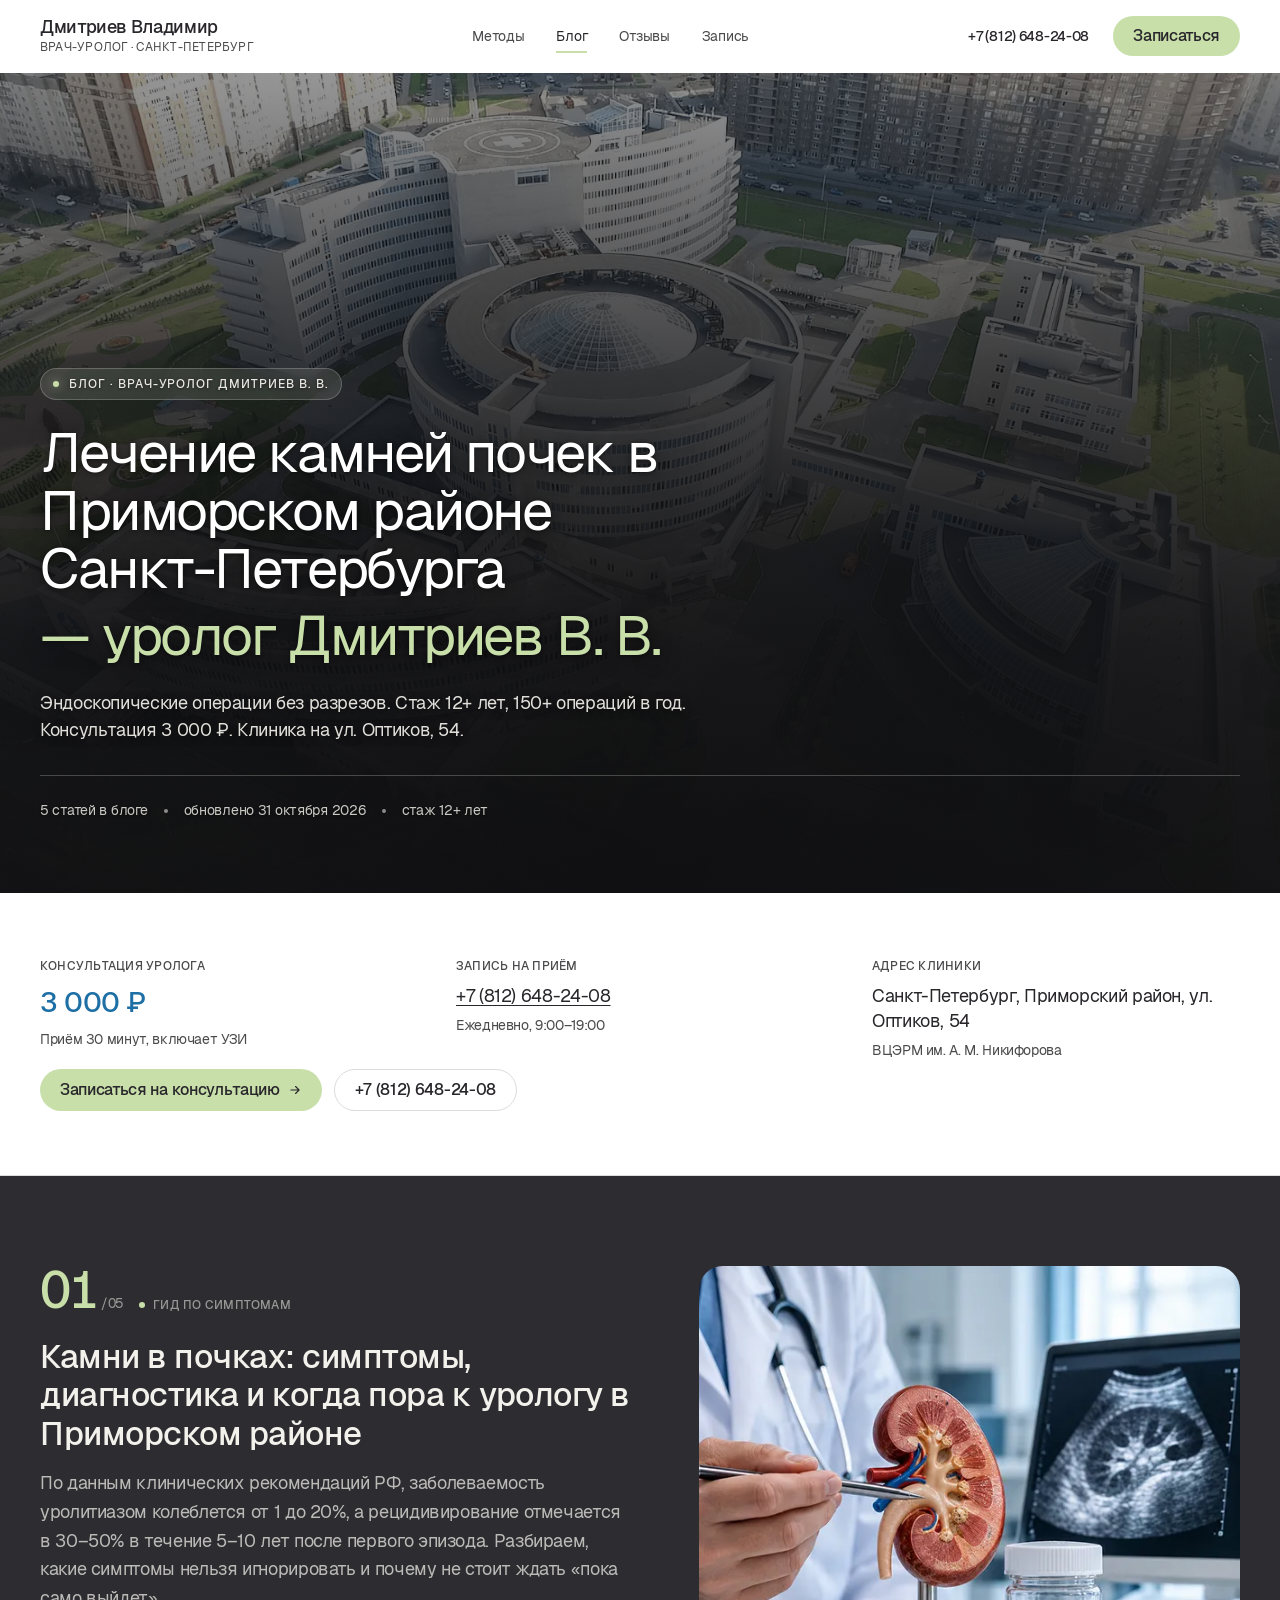
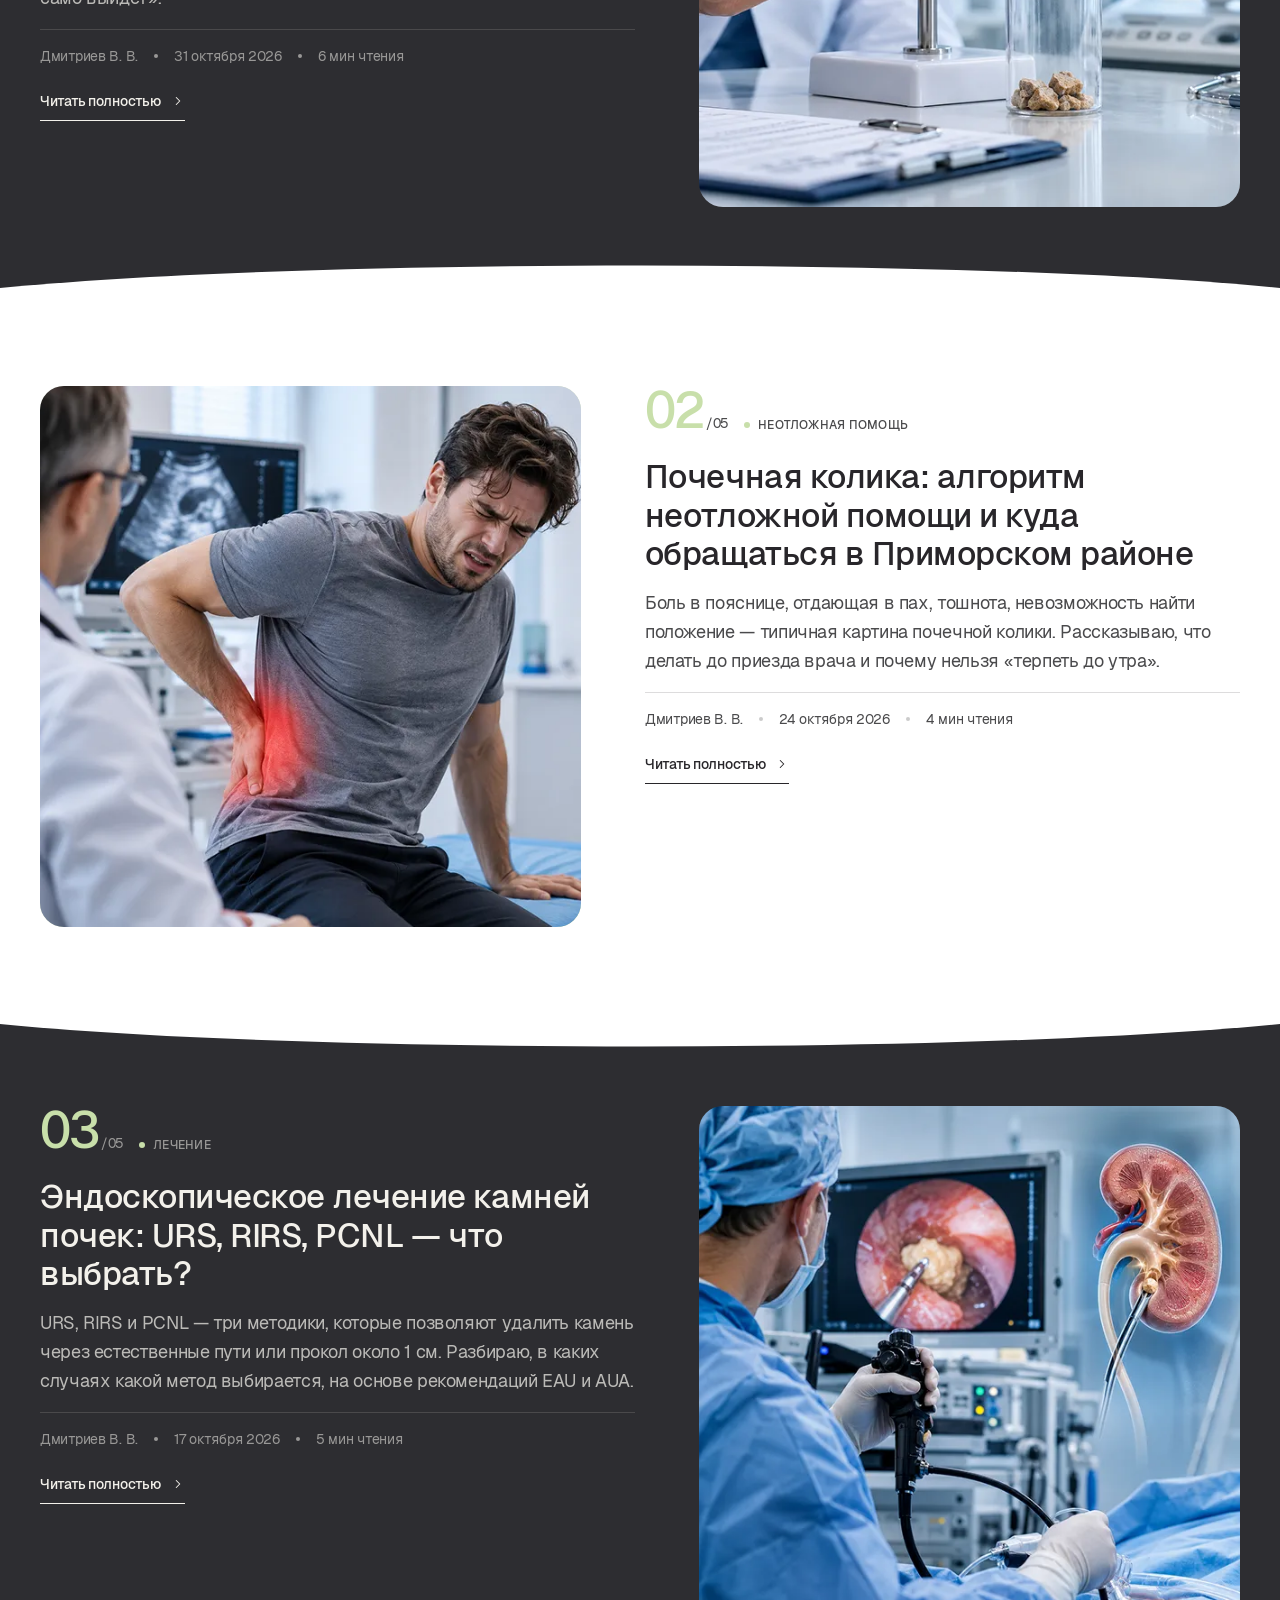
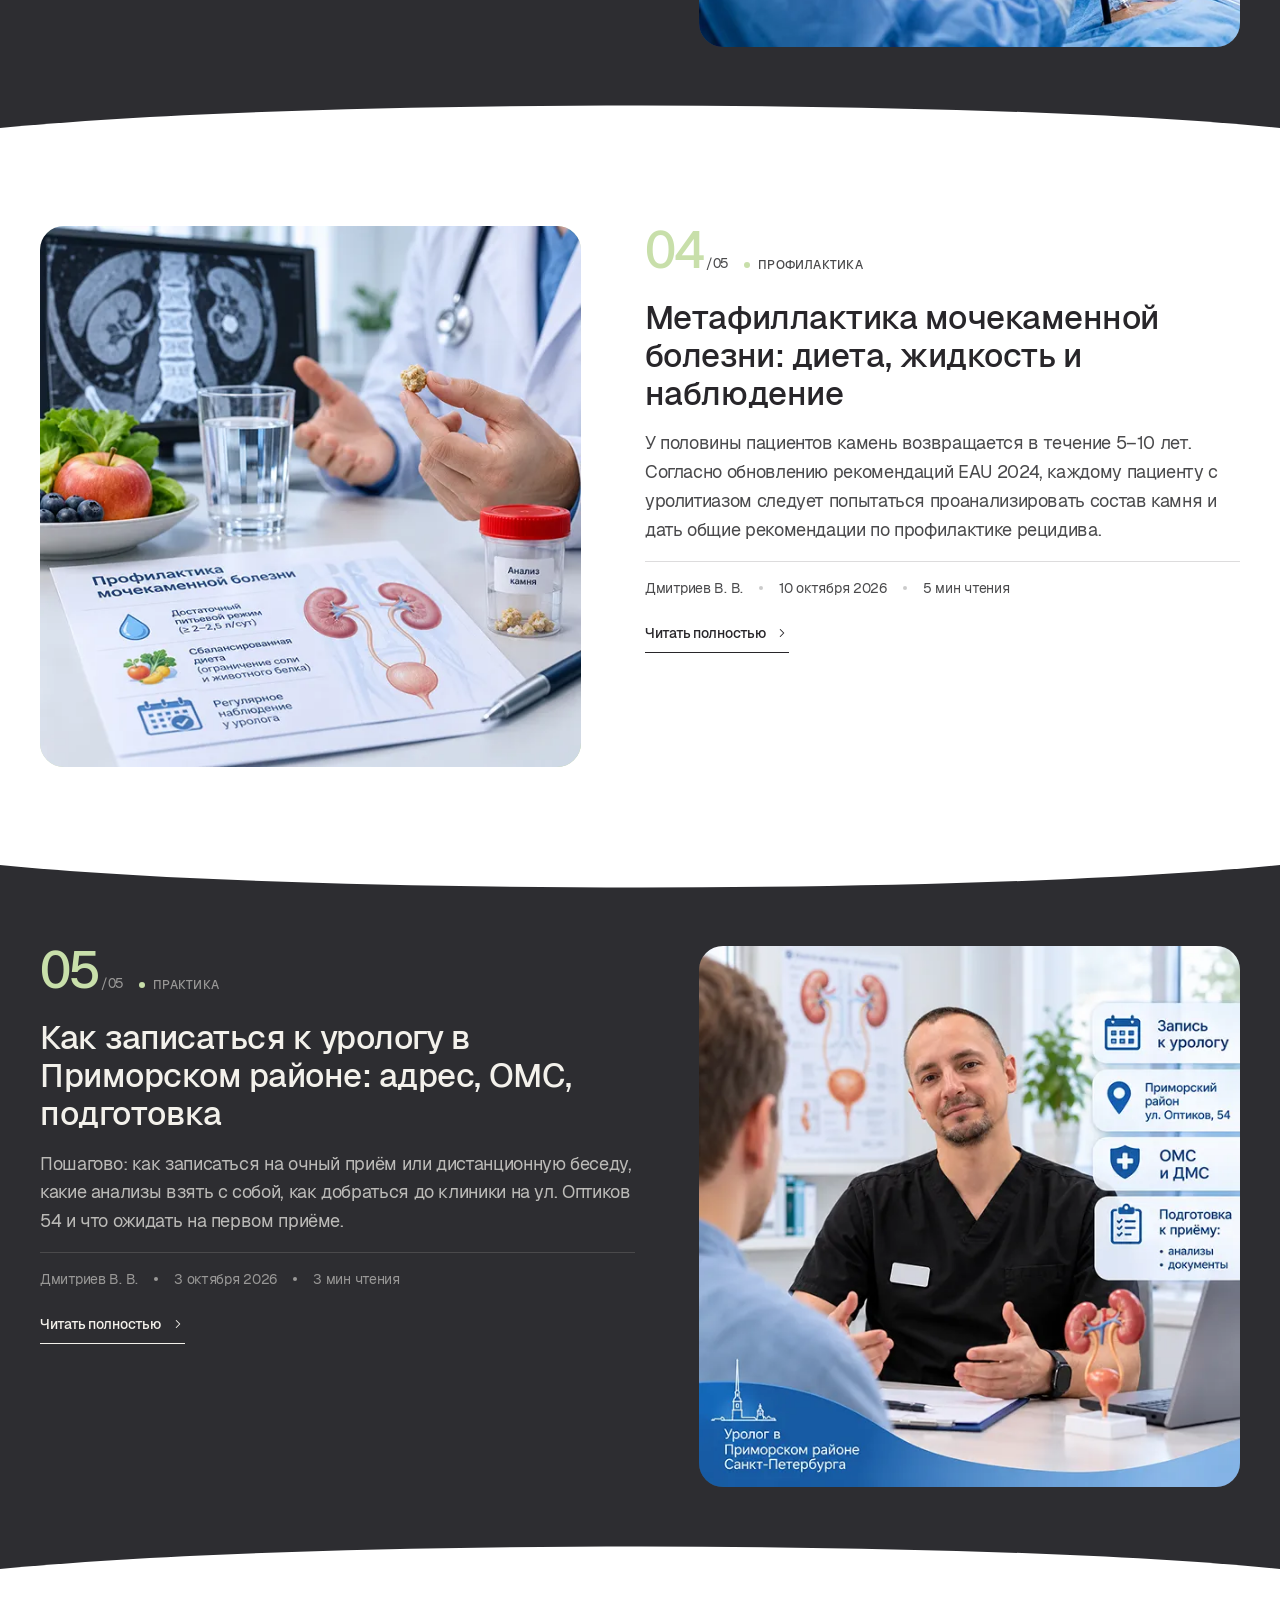
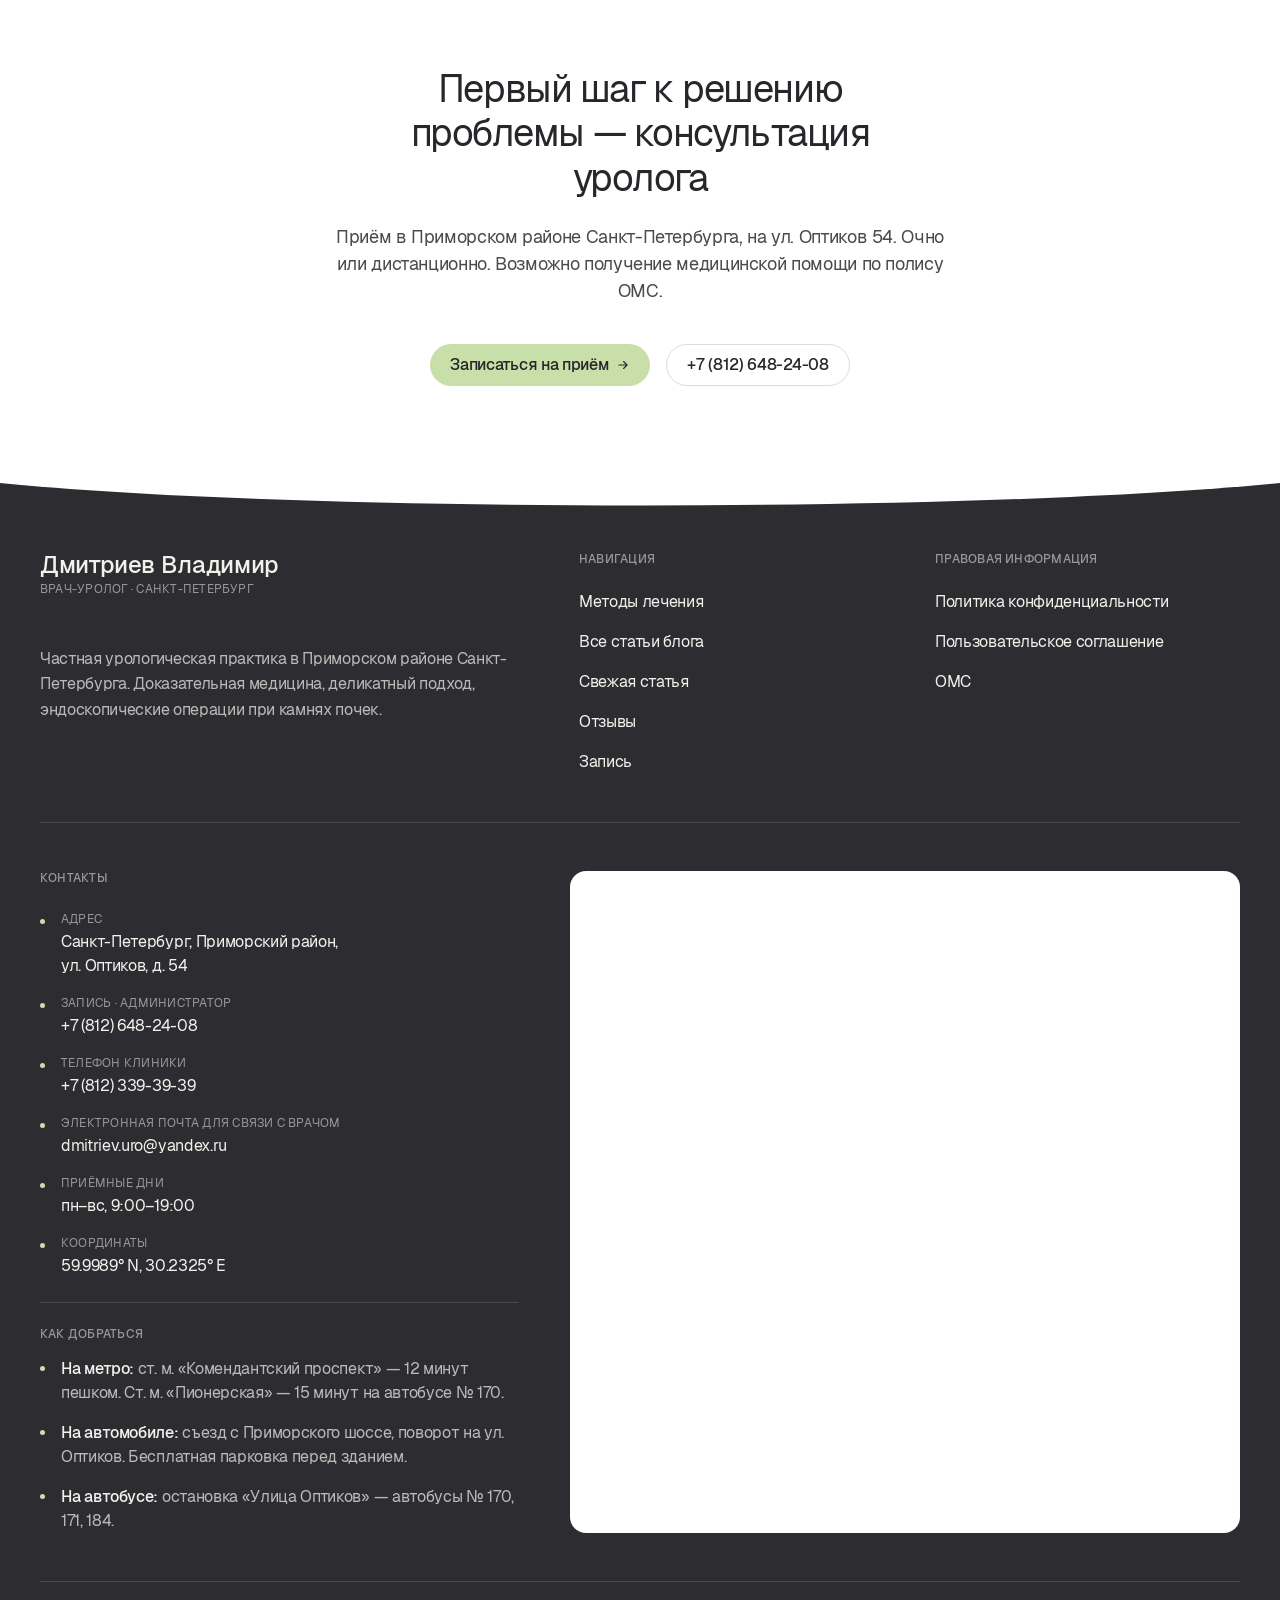
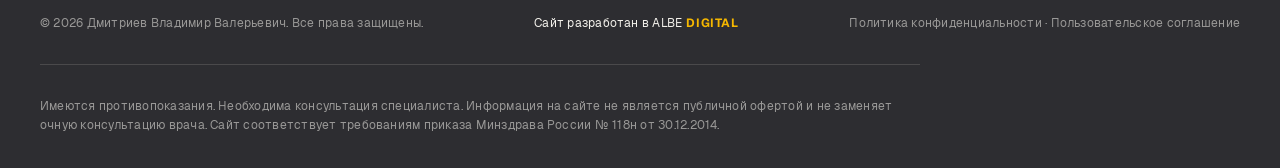
==== commit 02b90d14: "Update index.html" ====
--- a/blog/index.html
+++ b/blog/index.html
@@ -7,12 +7,12 @@
 <meta name="description" content="Блог врача-уролога Дмитриева В. В. о лечении камней почек в Приморском районе Санкт-Петербурга: симптомы, диагностика, эндоскопические операции URS, RIRS, PCNL, профилактика. Стаж 12+ лет, 150+ операций в год. Консультация 3 000 ₽. Клиника на ул. Оптиков, 54. Запись: +7 (812) 648-24-08."/>
 <meta name="keywords" content="блог уролога, лечение камней почек Приморский район, уролог Приморский район, дробление камней в почках СПб, мочекаменная болезнь лечение, Дмитриев уролог, ВЦЭРМ урология, Оптиков 54, эндоскопическая операция камни почек"/>
 <meta name="robots" content="index, follow, max-snippet:-1, max-image-preview:large"/>
-<link rel="canonical" href="https://dmitrievuro.ru/blog.html"/>
+<link rel="canonical" href="https://dmitrievuro.ru/blog/"/>
 <meta property="og:type" content="website"/>
 <meta property="og:locale" content="ru_RU"/>
 <meta property="og:title" content="Блог уролога Дмитриева В. В. — лечение камней почек в Приморском районе Санкт-Петербурга"/>
 <meta property="og:description" content="Блог о лечении камней почек: симптомы, диагностика, эндоскопические операции без разрезов. Стаж 12+ лет. Консультация 3 000 ₽. Клиника на ул. Оптиков, 54."/>
-<meta property="og:url" content="https://dmitrievuro.ru/blog.html"/>
+<meta property="og:url" content="https://dmitrievuro.ru/blog/"/>
 <meta property="og:site_name" content="Врач-уролог Дмитриев Владимир Валерьевич"/>
 <meta property="og:image" content="https://dmitrievuro.ru/001.webp"/>
 <meta property="og:image:width" content="1200"/>
@@ -28,11 +28,14 @@
 <meta name="geo.country" content="RU"/>
 <meta name="theme-color" content="#c8dfaa"/>
 <meta name="format-detection" content="telephone=yes"/>
-<link rel="icon" type="image/svg+xml" href="data:image/svg+xml,%3Csvg%20xmlns='http://www.w3.org/2000/svg'%20viewBox='0%200%2064%2064'%3E%3Crect%20width='64'%20height='64'%20rx='10'%20fill='%23c8dfaa'/%3E%3Ctext%20x='32'%20y='33'%20font-family='Geist,sans-serif'%20font-size='46'%20font-weight='600'%20fill='%23ffffff'%20text-anchor='middle'%20dominant-baseline='central'%3ED%3C/text%3E%3C/svg%3E"/>
-<link rel="apple-touch-icon" href="data:image/svg+xml,%3Csvg%20xmlns='http://www.w3.org/2000/svg'%20viewBox='0%200%2064%2064'%3E%3Crect%20width='64'%20height='64'%20rx='10'%20fill='%23c8dfaa'/%3E%3Ctext%20x='32'%20y='33'%20font-family='Geist,sans-serif'%20font-size='46'%20font-weight='600'%20fill='%23ffffff'%20text-anchor='middle'%20dominant-baseline='central'%3ED%3C/text%3E%3C/svg%3E"/>
-<link rel="preload" href="Geist-Regular.woff2" as="font" type="font/woff2" crossorigin/>
-<link rel="preload" href="Geist-Medium.woff2" as="font" type="font/woff2" crossorigin/>
-<link rel="preload" href="001.webp" as="image" fetchpriority="high"/>
+<link rel="icon" href="/favicon.ico" sizes="any"/>
+<link rel="icon" type="image/png" sizes="32x32" href="/favicon-32x32.png"/>
+<link rel="icon" type="image/png" sizes="16x16" href="/favicon-16x16.png"/>
+<link rel="apple-touch-icon" href="/favicon-32x32.png"/>
+<link rel="manifest" href="/site.webmanifest"/>
+<link rel="preload" href="/Geist-Regular.woff2" as="font" type="font/woff2" crossorigin/>
+<link rel="preload" href="/Geist-Medium.woff2" as="font" type="font/woff2" crossorigin/>
+<link rel="preload" href="/001.webp" as="image" fetchpriority="high"/>
 
 <script type="application/ld+json">
 {
@@ -40,7 +43,7 @@
   "@type": "Blog",
   "name": "Блог уролога Дмитриева В. В.",
   "description": "Блог о лечении мочекаменной болезни в Приморском районе Санкт-Петербурга. Эндоскопические операции URS, RIRS, PCNL. Врач-уролог Дмитриев В. В., стаж 12+ лет.",
-  "url": "https://dmitrievuro.ru/blog.html",
+  "url": "https://dmitrievuro.ru/blog/",
   "inLanguage": "ru-RU",
   "author": {"@type": "Physician","name": "Дмитриев Владимир Валерьевич","jobTitle": "Врач-уролог","url": "https://dmitrievuro.ru/"},
   "publisher": {"@type": "Physician","name": "Дмитриев Владимир Валерьевич","url": "https://dmitrievuro.ru/"}
@@ -48,9 +51,9 @@
 </script>
 
 <style>
-@font-face{font-family:'Geist';src:url('Geist-Regular.woff2') format('woff2');font-weight:400;font-style:normal;font-display:swap}
-@font-face{font-family:'Geist';src:url('Geist-Medium.woff2') format('woff2');font-weight:500;font-style:normal;font-display:swap}
-@font-face{font-family:'Geist';src:url('Geist-Bold.woff2') format('woff2');font-weight:700;font-style:normal;font-display:swap}
+@font-face{font-family:'Geist';src:url('/Geist-Regular.woff2') format('woff2');font-weight:400;font-style:normal;font-display:swap}
+@font-face{font-family:'Geist';src:url('/Geist-Medium.woff2') format('woff2');font-weight:500;font-style:normal;font-display:swap}
+@font-face{font-family:'Geist';src:url('/Geist-Bold.woff2') format('woff2');font-weight:700;font-style:normal;font-display:swap}
 
 :root{
 --parchment:#f3f1eb;--ink:#28262a;--graphite:#4a4a4c;--paper:#fff;--fog:#dddcdd;--silver:#cbcbcb;
@@ -195,7 +198,6 @@
 }
 .blog-hero__eyebrow::before{content:"";width:6px;height:6px;border-radius:50%;background:var(--sage);flex-shrink:0;box-shadow:0 0 8px rgba(200,223,170,.6)}
 
-/* ===== H1 — 4 ЯВНЫЕ СТРОКИ ===== */
 .blog-hero__title{
   color:var(--paper);
   margin-bottom:var(--sp-24);
@@ -206,14 +208,8 @@
   overflow-wrap:break-word;
   hyphens:none;
 }
-.blog-hero__title-line{
-  display:block;
-  white-space:nowrap;
-}
-.blog-hero__title-line--accent{
-  color:var(--sage);
-  margin-top:.15em;
-}
+.blog-hero__title-line{display:block;white-space:nowrap}
+.blog-hero__title-line--accent{color:var(--sage);margin-top:.15em}
 
 .blog-hero__lead{
   font-size:var(--fs-sub);
@@ -414,28 +410,28 @@
 
 <header class="nav" id="siteNav">
   <div class="wrap nav-inner">
-    <a href="index.html" class="nav-brand" aria-label="Дмитриев Владимир Валерьевич — врач-уролог, Санкт-Петербург">
+    <a href="/" class="nav-brand" aria-label="Дмитриев Владимир Валерьевич — врач-уролог, Санкт-Петербург">
       Дмитриев Владимир
       <span class="nav-brand-meta"><span class="nav-brand-role">врач-уролог</span><span class="nav-brand-city">Санкт-Петербург</span></span>
     </a>
     <nav class="nav-links" aria-label="Основная навигация">
-      <a href="index.html#methods">Методы</a>
-      <a href="blog.html" class="is-active" aria-current="page">Блог</a>
-      <a href="index.html#reviews">Отзывы</a>
-      <a href="index.html#appointment">Запись</a>
+      <a href="/#methods">Методы</a>
+      <a href="/blog/" class="is-active" aria-current="page">Блог</a>
+      <a href="/#reviews">Отзывы</a>
+      <a href="/#appointment">Запись</a>
     </nav>
     <div class="nav-right">
       <a href="tel:+78126482408" class="nav-phone" aria-label="Позвонить для записи">+7 (812) 648-24-08</a>
-      <a href="index.html#appointment" class="btn btn-sage">Записаться</a>
+      <a href="/#appointment" class="btn btn-sage">Записаться</a>
       <button class="nav-burger" aria-label="Открыть меню" aria-expanded="false" id="navBurger"><span></span></button>
     </div>
   </div>
   <div class="nav-mobile" id="navMobile">
     <div class="wrap"><ul>
-      <li><a href="index.html#methods">Методы</a></li>
-      <li><a href="blog.html">Блог</a></li>
-      <li><a href="index.html#reviews">Отзывы</a></li>
-      <li><a href="index.html#appointment">Запись</a></li>
+      <li><a href="/#methods">Методы</a></li>
+      <li><a href="/blog/">Блог</a></li>
+      <li><a href="/#reviews">Отзывы</a></li>
+      <li><a href="/#appointment">Запись</a></li>
     </ul></div>
   </div>
 </header>
@@ -443,7 +439,7 @@
 <main>
 
 <section class="blog-hero" id="top">
-  <img class="blog-hero__bg" src="001.webp" alt="Блог уролога Дмитриева В. В. — лечение камней почек в Приморском районе Санкт-Петербурга" loading="eager" fetchpriority="high" width="1920" height="1080"/>
+  <img class="blog-hero__bg" src="/001.webp" alt="Блог уролога Дмитриева В. В. — лечение камней почек в Приморском районе Санкт-Петербурга" loading="eager" fetchpriority="high" width="1920" height="1080"/>
   <div class="blog-hero__overlay">
     <div class="wrap">
       <span class="blog-hero__eyebrow">Блог · врач-уролог Дмитриев В. В.</span>
@@ -485,7 +481,7 @@
       </div>
     </div>
     <div class="commercial-actions">
-      <a href="index.html#appointment" class="btn btn-sage">Записаться на консультацию <svg width="14" height="14" viewBox="0 0 24 24" aria-hidden="true"><use href="#i-arrow-right"/></svg></a>
+      <a href="/#appointment" class="btn btn-sage">Записаться на консультацию <svg width="14" height="14" viewBox="0 0 24 24" aria-hidden="true"><use href="#i-arrow-right"/></svg></a>
       <a href="tel:+78126482408" class="btn btn-ghost">+7 (812) 648-24-08</a>
     </div>
   </div>
@@ -539,7 +535,7 @@
         </button>
       </div>
       <div class="post-block__media">
-        <img src="01.webp" alt="Камни в почках — симптомы и диагностика в Приморском районе Санкт-Петербурга" loading="lazy" width="800" height="800"/>
+        <img src="/01.webp" alt="Камни в почках — симптомы и диагностика в Приморском районе Санкт-Петербурга" loading="lazy" width="800" height="800"/>
       </div>
     </div>
   </div>
@@ -590,7 +586,7 @@
         </button>
       </div>
       <div class="post-block__media">
-        <img src="02.webp" alt="Почечная колика — неотложная помощь в Приморском районе Санкт-Петербурга" loading="lazy" width="800" height="800"/>
+        <img src="/02.webp" alt="Почечная колика — неотложная помощь в Приморском районе Санкт-Петербурга" loading="lazy" width="800" height="800"/>
       </div>
     </div>
   </div>
@@ -637,7 +633,7 @@
         </button>
       </div>
       <div class="post-block__media">
-        <img src="03.webp" alt="Эндоскопическая операция при камнях почек — URS, RIRS, PCNL в Санкт-Петербурге" loading="lazy" width="800" height="800"/>
+        <img src="/03.webp" alt="Эндоскопическая операция при камнях почек — URS, RIRS, PCNL в Санкт-Петербурге" loading="lazy" width="800" height="800"/>
       </div>
     </div>
   </div>
@@ -686,7 +682,7 @@
         </button>
       </div>
       <div class="post-block__media">
-        <img src="04.webp" alt="Профилактика мочекаменной болезни — метафиллактика и диета" loading="lazy" width="800" height="800"/>
+        <img src="/04.webp" alt="Профилактика мочекаменной болезни — метафиллактика и диета" loading="lazy" width="800" height="800"/>
       </div>
     </div>
   </div>
@@ -712,7 +708,7 @@
               <li><strong>Дистанционная беседа</strong> — для тех, кто не в Петербурге. Запись через портал, официальное заключение с печатью не выдаётся.</li>
             </ul>
             <h4>Шаг 2. Запишитесь</h4>
-            <p>Телефон администратора: <a href="tel:+78126482408">+7 (812) 648-24-08</a> (пн–вс, 9:00–19:00). Также можно оставить заявку через <a href="index.html#appointment">форму на сайте</a> — вам перезвонят в ближайшее время. Телефон клиники: <a href="tel:+78123393939">+7 (812) 339-39-39</a>.</p>
+            <p>Телефон администратора: <a href="tel:+78126482408">+7 (812) 648-24-08</a> (пн–вс, 9:00–19:00). Также можно оставить заявку через <a href="/#appointment">форму на сайте</a> — вам перезвонят в ближайшее время. Телефон клиники: <a href="tel:+78123393939">+7 (812) 339-39-39</a>.</p>
             <h4>Шаг 3. Подготовьте документы</h4>
             <ul>
               <li>Паспорт, полис ОМС (для получения помощи по ОМС).</li>
@@ -746,7 +742,7 @@
         </button>
       </div>
       <div class="post-block__media">
-        <img src="05.webp" alt="Как записаться к урологу в Приморском районе — инструкция" loading="lazy" width="800" height="800"/>
+        <img src="/05.webp" alt="Как записаться к урологу в Приморском районе — инструкция" loading="lazy" width="800" height="800"/>
       </div>
     </div>
   </div>
@@ -758,7 +754,7 @@
       <h2 class="blog-cta__title">Первый шаг к решению проблемы — консультация уролога</h2>
       <p class="blog-cta__text">Приём в Приморском районе Санкт-Петербурга, на ул. Оптиков 54. Очно или дистанционно. Возможно получение медицинской помощи по полису ОМС.</p>
       <div class="blog-cta__actions">
-        <a href="index.html#appointment" class="btn btn-sage">Записаться на приём <svg width="14" height="14" viewBox="0 0 24 24" aria-hidden="true"><use href="#i-arrow-right"/></svg></a>
+        <a href="/#appointment" class="btn btn-sage">Записаться на приём <svg width="14" height="14" viewBox="0 0 24 24" aria-hidden="true"><use href="#i-arrow-right"/></svg></a>
         <a href="tel:+78126482408" class="btn btn-ghost">+7 (812) 648-24-08</a>
       </div>
     </div>
@@ -771,25 +767,25 @@
   <div class="wrap">
     <div class="footer-grid">
       <div class="footer-brand">
-        <a href="index.html" class="nav-brand" itemprop="name">Дмитриев Владимир<span>врач-уролог · Санкт-Петербург</span></a>
+        <a href="/" class="nav-brand" itemprop="name">Дмитриев Владимир<span>врач-уролог · Санкт-Петербург</span></a>
         <p class="footer-about" itemprop="description">Частная урологическая практика в Приморском районе Санкт-Петербурга. Доказательная медицина, деликатный подход, эндоскопические операции при камнях почек.</p>
       </div>
       <div class="footer-col">
         <h3>Навигация</h3>
         <ul>
-          <li><a href="index.html#methods">Методы лечения</a></li>
-          <li><a href="blog.html">Все статьи блога</a></li>
-          <li><a href="index.html#blog">Свежая статья</a></li>
-          <li><a href="index.html#reviews">Отзывы</a></li>
-          <li><a href="index.html#appointment">Запись</a></li>
+          <li><a href="/#methods">Методы лечения</a></li>
+          <li><a href="/blog/">Все статьи блога</a></li>
+          <li><a href="/#blog">Свежая статья</a></li>
+          <li><a href="/#reviews">Отзывы</a></li>
+          <li><a href="/#appointment">Запись</a></li>
         </ul>
       </div>
       <div class="footer-col">
         <h3>Правовая информация</h3>
         <ul>
-          <li><a href="privacy.html">Политика конфиденциальности</a></li>
-          <li><a href="terms.html">Пользовательское соглашение</a></li>
-          <li><a href="index.html#appointment">ОМС</a></li>
+          <li><a href="/privacy/">Политика конфиденциальности</a></li>
+          <li><a href="/terms/">Пользовательское соглашение</a></li>
+          <li><a href="/#appointment">ОМС</a></li>
         </ul>
       </div>
     </div>
@@ -824,7 +820,7 @@
     <div class="footer-bottom">
       <span>© 2026 Дмитриев Владимир Валерьевич. Все права защищены.</span>
       <a href="https://albe.su" target="_blank" rel="noopener" class="footer-credit">Сайт разработан в ALBE <span class="albe-digital">DIGITAL</span></a>
-      <span><a href="privacy.html">Политика конфиденциальности</a> · <a href="terms.html">Пользовательское соглашение</a></span>
+      <span><a href="/privacy/">Политика конфиденциальности</a> · <a href="/terms/">Пользовательское соглашение</a></span>
     </div>
     <p class="footer-legal">Имеются противопоказания. Необходима консультация специалиста. Информация на сайте не является публичной офертой и не заменяет очную консультацию врача. Сайт соответствует требованиям приказа Минздрава России № 118н от 30.12.2014.</p>
   </div>
